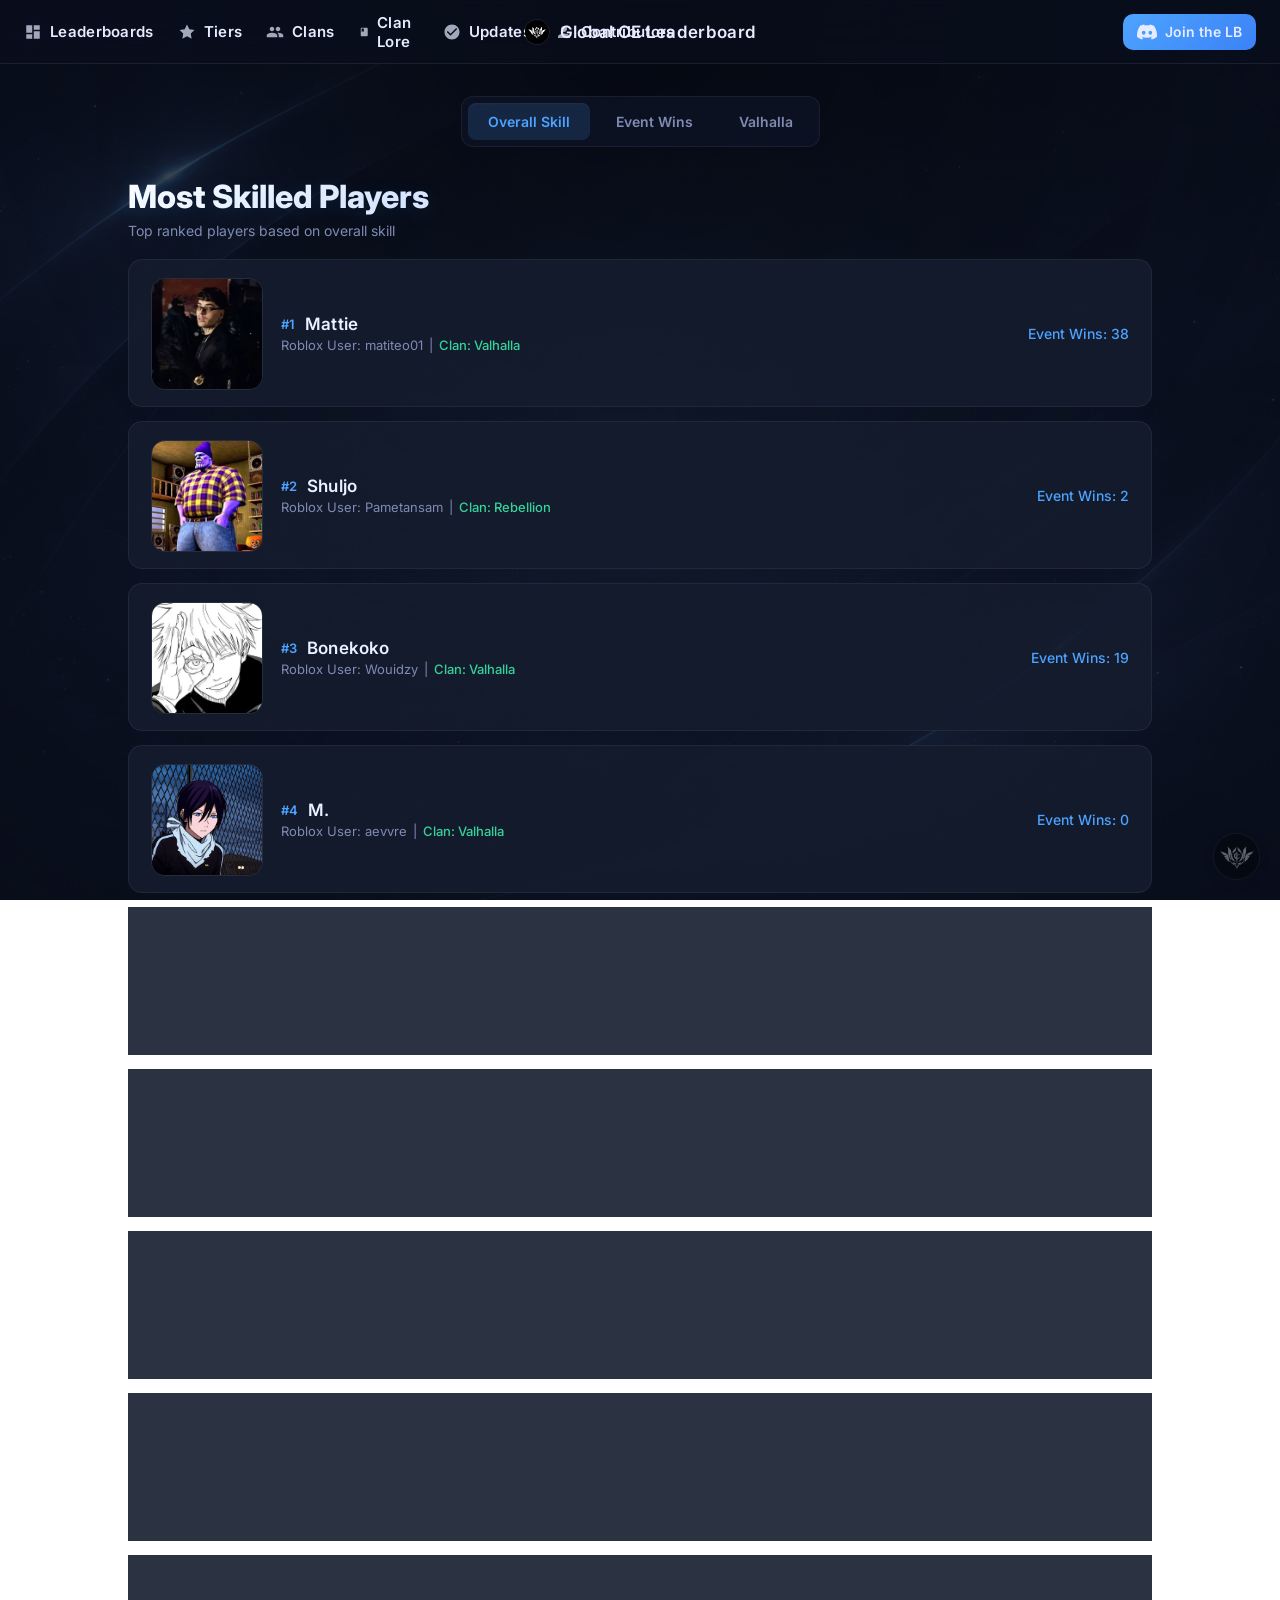
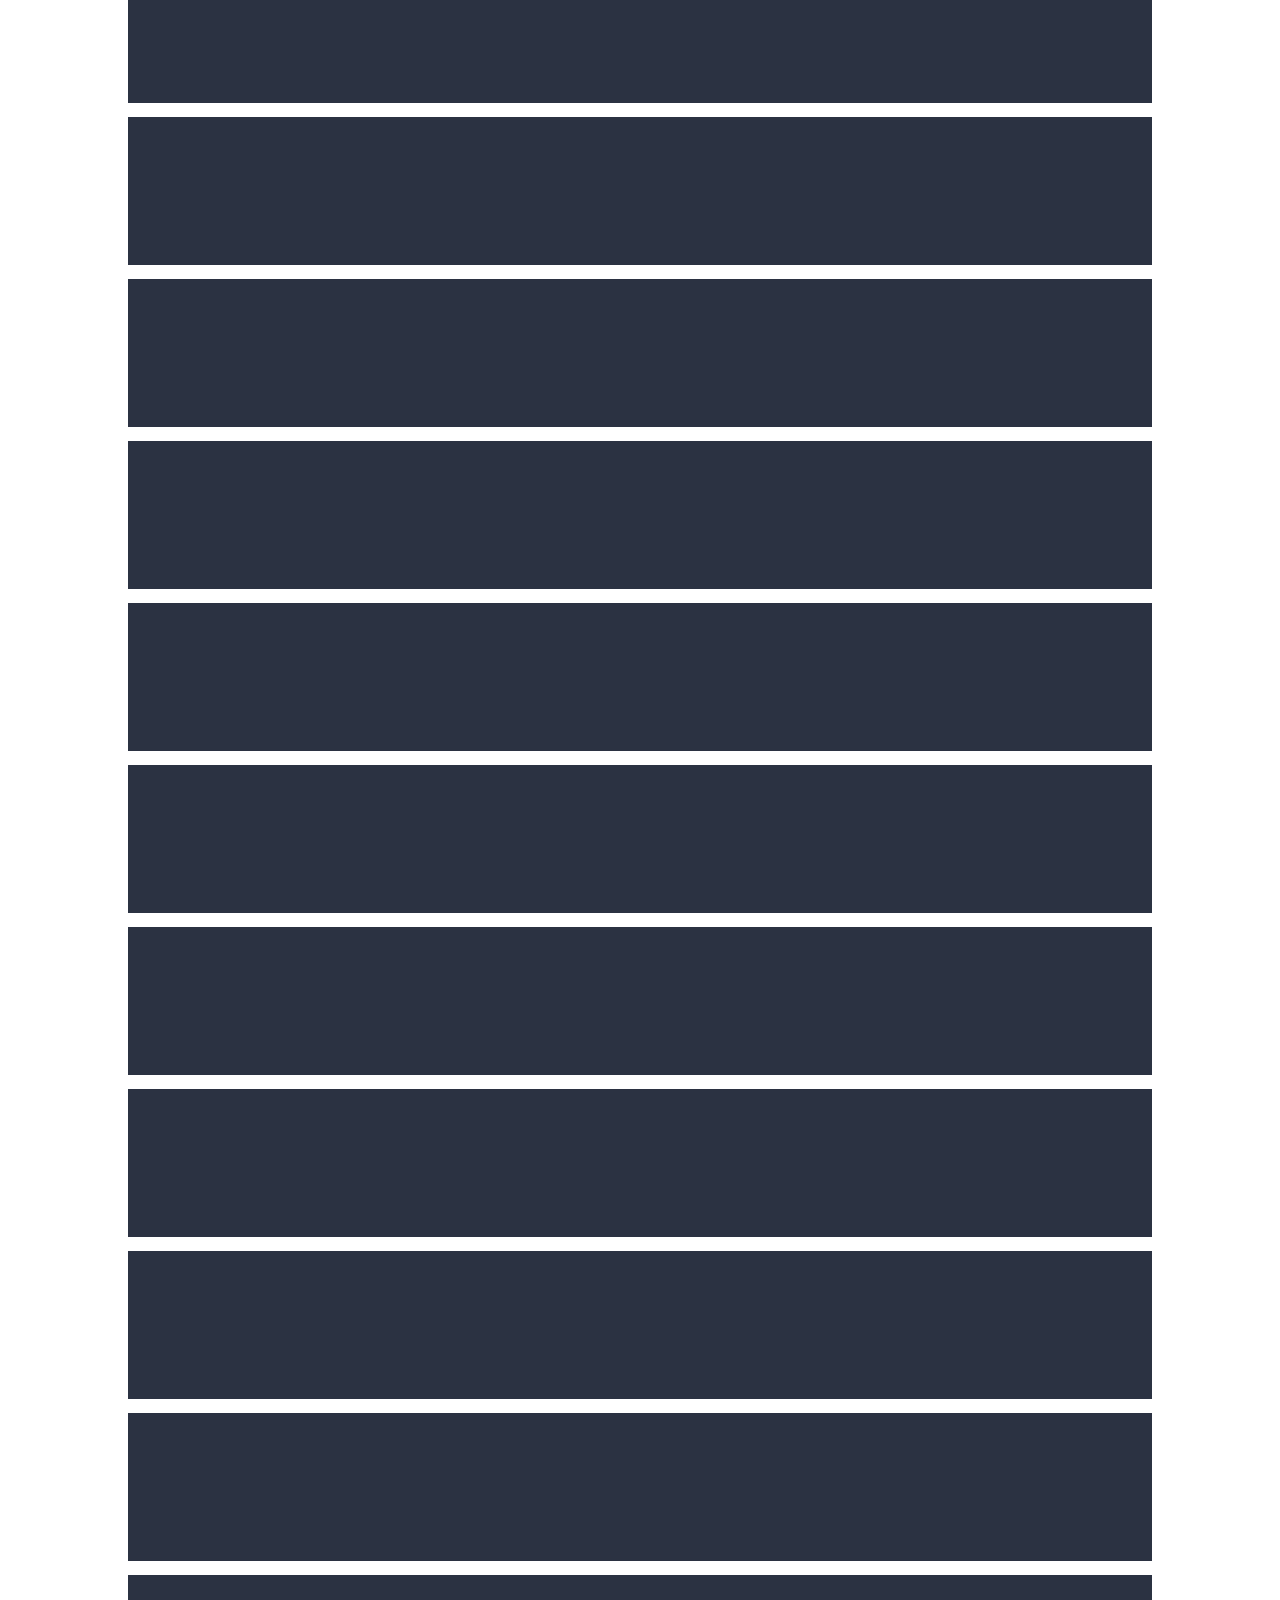
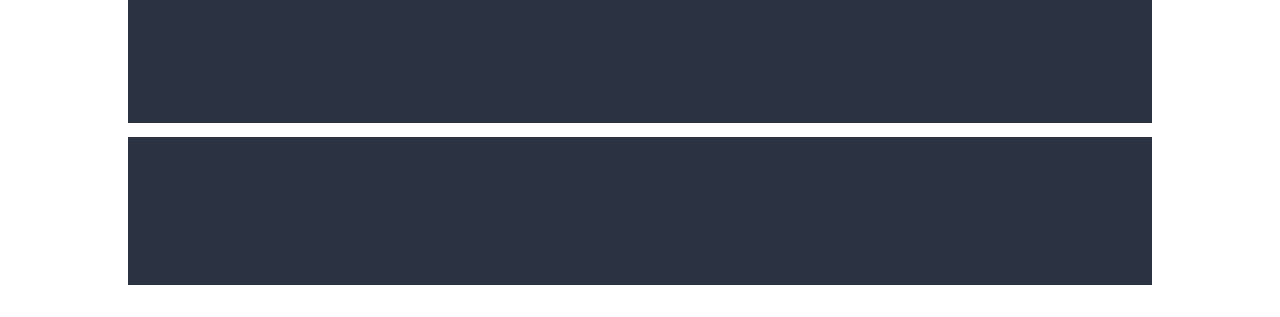
==== index.html @ 43cee4a0 "Update index.html" ====
<!DOCTYPE html>
<html lang="en">

<head>
  <meta charset="UTF-8">
  <meta name="viewport" content="width=device-width, initial-scale=1.0">
  <title>Global CE Leaderboard</title>
  <link rel="icon" type="image/png" href="assets/images/impact.png">
  <link rel="stylesheet" href="css/style.css">
</head>

<body>



  <!-- NAVBAR -->
  <div class="navbar">
    <div class="nav-left" id="navCenter">
      <a href="#" onclick="showPage('main', this); toggleMenu(); return false;">
        <svg width="18" height="18" viewBox="0 0 24 24" fill="currentColor" style="margin-right: 8px;">
          <path d="M3 13h8V3H3v10zm0 8h8v-6H3v6zm10 0h8V11h-8v10zm0-18v6h8V3h-8z"/>
        </svg>
        Leaderboards
      </a>
      <a href="#" onclick="showPage('tiers'); toggleMenu(); return false;">
        <svg width="18" height="18" viewBox="0 0 24 24" fill="currentColor" style="margin-right: 8px;">
          <path d="M12 2L15.09 8.26L22 9.27L17 14.14L18.18 21.02L12 17.77L5.82 21.02L7 14.14L2 9.27L8.91 8.26L12 2Z"/>
        </svg>
        Tiers
      </a>
      <a href="#" onclick="showPage('clans'); toggleMenu(); return false;">
        <svg width="18" height="18" viewBox="0 0 24 24" fill="currentColor" style="margin-right: 8px;">
          <path d="M16 11c1.66 0 2.99-1.34 2.99-3S17.66 5 16 5c-1.66 0-3 1.34-3 3s1.34 3 3 3zm-8 0c1.66 0 2.99-1.34 2.99-3S9.66 5 8 5C6.34 5 5 6.34 5 8s1.34 3 3 3zm0 2c-2.33 0-7 1.17-7 3.5V19h14v-2.5c0-2.33-4.67-3.5-7-3.5zm8 0c-.29 0-.62.02-.97.05 1.16.84 1.97 1.97 1.97 3.45V19h6v-2.5c0-2.33-4.67-3.5-7-3.5z"/>
        </svg>
        Clans
      </a>
      <a href="#" onclick="showPage('lore'); toggleMenu(); return false;">
        <svg width="18" height="18" viewBox="0 0 24 24" fill="currentColor" style="margin-right: 8px;">
          <path d="M18 2H6c-1.1 0-2 .9-2 2v16c0 1.1.9 2 2 2h12c1.1 0 2-.9 2-2V4c0-1.1-.9-2-2-2zM6 4h5v8l-2.5-1.5L6 12V4z"/>
        </svg>
        Clan Lore
      </a>
      <a href="#" onclick="toggleUpdates(); toggleMenu(); return false;">
        <svg width="18" height="18" viewBox="0 0 24 24" fill="currentColor" style="margin-right: 8px;">
          <path d="M12 2C6.48 2 2 6.48 2 12s4.48 10 10 10 10-4.48 10-10S17.52 2 12 2zm-2 15l-5-5 1.41-1.41L10 14.17l7.59-7.59L19 8l-9 9z"/>
        </svg>
        Updates
      </a>
      <a href="#" onclick="showPage('contributors'); toggleMenu(); return false;">
        <svg width="18" height="18" viewBox="0 0 24 24" fill="currentColor" style="margin-right: 8px;">
          <path d="M12 12c2.21 0 4-1.79 4-4s-1.79-4-4-4-4 1.79-4 4 1.79 4 4 4zm0 2c-2.67 0-8 1.34-8 4v2h16v-2c0-2.66-5.33-4-8-4z"/>
        </svg>
        Contributors
      </a>
      

      <div class="mobile-extra-links" style="display: none;">
        <a href="https://discord.gg/paJEHBbhXn" target="_blank" rel="noopener noreferrer"
          style="background: linear-gradient(135deg, #4da3ff, #3b82f6); padding: 8px 14px; border-radius: 10px; display: flex; align-items: center; justify-content: center; gap: 8px;">
          <svg width="20" height="20" viewBox="0 0 24 24" fill="currentColor" xmlns="http://www.w3.org/2000/svg">
            <path
              d="M20.317 4.3698a19.7913 19.7913 0 00-4.8851-1.5152.0741.0741 0 00-.0785.0371c-.211.3753-.4447.8648-.6083 1.2495-1.8447-.2762-3.68-.2762-5.4868 0-.1636-.3933-.4058-.8742-.6177-1.2495a.077.077 0 00-.0785-.037 19.7363 19.7363 0 00-4.8852 1.515.0699.0699 0 00-.0321.0277C.5334 9.0458-.319 13.5799.0992 18.0578a.0824.0824 0 00.0312.0561c2.0528 1.5076 4.0413 2.4228 5.9929 3.0294a.0777.0777 0 00.0842-.0276c.4616-.6304.8731-1.2952 1.226-1.9942a.076.076 0 00-.0416-.1057c-.6528-.2476-1.2743-.5495-1.8722-.8923a.077.077 0 01-.0076-.1277c.1258-.0943.2517-.1923.3718-.2914a.0743.0743 0 01.0776-.0105c3.9278 1.7933 8.18 1.7933 12.0614 0a.0739.0739 0 01.0785.0095c.1202.099.246.1981.3728.2924a.077.077 0 01-.0066.1276 12.2986 12.2986 0 01-1.873.8914.0766.0766 0 00-.0407.1067c.3604.698.7719 1.3628 1.225 1.9932a.076.076 0 00.0842.0286c1.961-.6067 3.9495-1.5219 6.0023-3.0294a.077.077 0 00.0313-.0552c.5004-5.177-.8382-9.6739-3.5485-13.6604a.061.061 0 00-.0312-.0286zM8.02 15.3312c-1.1825 0-2.1569-1.0857-2.1569-2.419 0-1.3332.9555-2.4189 2.157-2.4189 1.2108 0 2.1757 1.0952 2.1568 2.419 0 1.3332-.9555 2.4189-2.1569 2.4189zm7.9748 0c-1.1825 0-2.1569-1.0857-2.1569-2.419 0-1.3332.9554-2.4189 2.1569-2.4189 1.2108 0 2.1757 1.0952 2.1568 2.419 0 1.3332-.946 2.4189-2.1568 2.4189Z" />
          </svg>
          Join the LB</a>
      </div>
    </div>

    <!-- Center Brand -->
    <div class="nav-brand">
      <img src="assets/images/impact.png" alt="Logo" class="nav-logo">
      <span class="title-text">Global CE Leaderboard</span>
    </div>

    <!-- Mobile Toggle -->
    <div class="mobile-btn" onclick="toggleMenu()">
      <span></span>
      <span></span>
      <span></span>
    </div>

    <div class="nav-right" style="display: flex; gap: 10px; justify-content: flex-end;">
      <a href="https://discord.gg/TDZDh7Cm2" target="_blank" rel="noopener noreferrer"
        style="display: flex; align-items: center; gap: 8px; font-weight: 600; text-decoration: none; color: #e6ecff;">
        <svg width="20" height="20" viewBox="0 0 24 24" fill="currentColor" xmlns="http://www.w3.org/2000/svg">
          <path
            d="M20.317 4.3698a19.7913 19.7913 0 00-4.8851-1.5152.0741.0741 0 00-.0785.0371c-.211.3753-.4447.8648-.6083 1.2495-1.8447-.2762-3.68-.2762-5.4868 0-.1636-.3933-.4058-.8742-.6177-1.2495a.077.077 0 00-.0785-.037 19.7363 19.7363 0 00-4.8852 1.515.0699.0699 0 00-.0321.0277C.5334 9.0458-.319 13.5799.0992 18.0578a.0824.0824 0 00.0312.0561c2.0528 1.5076 4.0413 2.4228 5.9929 3.0294a.0777.0777 0 00.0842-.0276c.4616-.6304.8731-1.2952 1.226-1.9942a.076.076 0 00-.0416-.1057c-.6528-.2476-1.2743-.5495-1.8722-.8923a.077.077 0 01-.0076-.1277c.1258-.0943.2517-.1923.3718-.2914a.0743.0743 0 01.0776-.0105c3.9278 1.7933 8.18 1.7933 12.0614 0a.0739.0739 0 01.0785.0095c.1202.099.246.1981.3728.2924a.077.077 0 01-.0066.1276 12.2986 12.2986 0 01-1.873.8914.0766.0766 0 00-.0407.1067c.3604.698.7719 1.3628 1.225 1.9932a.076.076 0 00.0842.0286c1.961-.6067 3.9495-1.5219 6.0023-3.0294a.077.077 0 00.0313-.0552c.5004-5.177-.8382-9.6739-3.5485-13.6604a.061.061 0 00-.0312-.0286zM8.02 15.3312c-1.1825 0-2.1569-1.0857-2.1569-2.419 0-1.3332.9555-2.4189 2.157-2.4189 1.2108 0 2.1757 1.0952 2.1568 2.419 0 1.3332-.9555 2.4189-2.1569 2.4189zm7.9748 0c-1.1825 0-2.1569-1.0857-2.1569-2.419 0-1.3332.9554-2.4189 2.1569-2.4189 1.2108 0 2.1757 1.0952 2.1568 2.419 0 1.3332-.946 2.4189-2.1568 2.4189Z" />
        </svg>
        Join the LB
      </a>
    </div>
  </div>

  <!-- FLOATING ADMIN LOGO -->
  <a href="admin.html" class="floating-admin" title="Admin Panel">
    <img src="assets/images/impact.png" alt="Admin">
  </a>

  <div id="main" class="page">
    <div class="container">

      <div class="tabs-container">
        <button class="tab-btn active" id="lb-skill-btn" onclick="switchLbTab('skill')">Overall Skill</button>
        <button class="tab-btn" id="lb-event-btn" onclick="switchLbTab('event')">Event Wins</button>
        <button class="tab-btn" id="lb-valhalla-btn" onclick="switchLbTab('valhalla')">Valhalla</button>
      </div>

      <div id="lb-skill-content" class="lb-content">
        <div class="page-header">
          <h1>Most Skilled Players</h1>
          <p>Top ranked players based on overall skill</p>
        </div>
        <div id="leaderboard"></div>
      </div>

      <div id="lb-event-content" class="lb-content" style="display:none;">
        <div class="page-header">
          <h1>Event Wins Leaderboard</h1>
          <p>Top players based on event victories</p>
        </div>
        <div id="event-leaderboard"></div>
      </div>

      <div id="lb-valhalla-content" class="lb-content" style="display:none;">
        <div class="page-header">
          <h1>Valhalla Leaderboard</h1>
          <p>Top players from Valhalla clan</p>
        </div>
        <div id="valhalla-leaderboard"></div>
      </div>

    </div> <!-- closes lb-valhalla-content -->
    </div> <!-- closes main page -->
      
  <div id="clans" class="page" style="display:none;">
    <div class="container">

      <div class="page-header">
        <h1>Clans</h1>
        <p>Top active clans in Control Europe</p>
      </div>

      <div class="clan-list">

        <!-- CLAN 1 -->
        <div class="clan-card">
          <img src="assets/images/vanguard.png" class="clan-pfp">

          <div class="clan-info">
            <h2>Impact</h2>
            <div class="clan-meta">70 Members</div>
            <div class="clan-meta">Est. Apr 2026</div>
          </div>

          <div class="clan-desc">
            This is the Global CE comp server for players looking to get into competitive
            Where players can get tier tested or ranked on the Leaderboard.
          </div>

          <a href="https://discord.gg/TDZDh7Cm2" target="_blank" class="clan-btn">
            Join Discord
          </a>
        </div>
        <!-- CLAN 2 -->
        <div class="clan-card">
          <img src="assets/images/valhalla.png" class="clan-pfp">

          <div class="clan-info">
            <h2>Valhalla</h2>
            <div class="clan-meta">400 Members</div>
            <div class="clan-meta">Est. November 2025</div>
          </div>

          <div class="clan-desc">
            The the most dominant clan formed after Vanguard, Most popular clan with
            competitive play and elite players.
          </div>

          <a href="https://discord.gg/JNgQvK3n" target="_blank" class="clan-btn">
            Join Discord
          </a>
        </div>
        
<!--         CLAN 3 (Archived)
        <div class="clan-card">
          <img src="assets/images/ros.png" class="clan-pfp">

          <div class="clan-info">
            <h2>RoS</h2>
            <div class="clan-meta">60 Members</div>
            <div class="clan-meta">Est. 2026</div>
          </div>

          <div class="clan-desc">
            A rival to Valhalla that keeps a smaller competitive group
            with some of the the best players, RoS is currently a private clan
          </div>

          <a href="https://discord.gg/PRIVATE" target="_blank" class="clan-btn">
            Private Clan
          </a>
        </div> 
-->                         
         <!-- CLAN 3 -->
        <div class="clan-card">
          <img src="assets/images/rebellion.png" class="clan-pfp">

          <div class="clan-info">
            <h2>REBELLION</h2>
            <div class="clan-meta">50 Members</div>
            <div class="clan-meta">Est. 2026</div>
          </div>

          <div class="clan-desc">
            ᴡᴇʟᴄᴏᴍᴇ ᴛᴏ ʀᴇʙᴇʟʟɪᴏɴ. ᴡᴇ ᴀʀᴇ ᴀᴄᴛᴜᴀʟʟʏ ᴛʀᴀɪɴɪɴɢ ᴏᴜʀ ᴍᴇᴍʙᴇʀs, ᴅᴀɪʟʏ ᴛʜᴇʀᴇ ᴡɪʟʟ ʙᴇ ɢʀᴏᴜᴘ ᴛʀᴀɪɴɪɴɢs, 1ᴠ1s,
            ᴀɴᴅ ɢᴜɪᴅᴇs. ʏᴏᴜ ᴅᴏɴᴛ ɴᴇᴇᴅ ᴛᴏ ᴊᴏɪɴ ᴛʜᴇ ᴄʟᴀɴ ᴛᴏ sᴇᴇ ʙᴀsɪᴄ ᴛɪᴘs.
          </div>

          <a href="https://discord.gg/96P3kcN2E4" target="_blank" class="clan-btn">
            Join Discord
          </a>
        </div>


      </div>
    </div>
  </div>

  <div id="lore" class="page" style="display:none;">
    <div class="container">

      <div class="page-header">
        <h1>Clan Lore</h1>
        <p>History of major clans in Control Europe</p>
      </div>

      <div class="lore-container">

        <!-- TCU -->
        <div class="lore-card">
          <h2>TCU (The Conquest Uprising)</h2>
          <div class="lore-meta">Made by Flower & Hoody</div>
          <p>
            The first clan that was ever made was called TCU, which stood for “The Conquest Uprising.”
            It was created by two old players, Flower and Perc70,
            with another important person being phoi3xe, who will come up later.
            This clan peaked at around 150 players.
            It wasn't favored by event hosters cause at the time no one was
            skilled enough in CE to beat people from a clan who actually knew what they were doing,
            Being the first clan, it was relatively easy to gain popularity,
            but it was also very short lived

          </p>
          <p>
            It became a very dead clan with poor leadership since flower had become a peacekeeper.
            There isn’t much more to say about it,
            but it did lead to the creation of two other notable clans: TEP and TVA.
            I will focus on TVA because TEP was discontinued quickly due to lack of
            popularity and eventually merged back with TCU. Perc70 and Flower never returned to clans,
            and it was time for something new.

          </p>
        </div>

        <!-- TVA -->
        <div class="lore-card">
          <h2>TVA (The Vanguard Alliance)</h2>
          <div class="lore-meta">Made by Hoody</div>
          <p>
            TVA (The Vanguard Alliance) is the complete root of modern-day Valhalla.
            It was the first in a long chain of clans and was founded by another old player,
            Domikel. Many notable members came from TVA, including Elite, Bluevsavitar, Sokk,
            zk, Hoody, and Flame, all of whom stayed in the game for a while and became top players.
          </p>
          <p>
            TVA was extremely toxic and rule-breaking, which led to Domikel getting into fights
            with Rozetina. This ultimately resulted in either the deletion of the server
            or the permanent ban of all TVA members. Domikel decided to delete the clan,
            ending TVA’s short but impactful existence.

          </p>
        </div>

        <!-- TSO 1 -->
        <div class="lore-card">
          <h2>TSO (1)</h2>
          <div class="lore-meta">Made by Hoody</div>
          <p>
            TSO marks the real start of CE lore. It was the first modern clan and the
            first one to actually last. The clan was formed shortly after TVA’s deletion
            and Domikel’s separation from CE. Bluesavitar and Elite were co-owners.
          </p>
          <p>
            This is where peacekeepers began cracking down on promotion and advertisement,
            leading to a more focused clan centered around prominent members rather than randoms.
            Sokk, zk, and phoi3xe were all given valuable roles within the clan.
            phoi3xe was named the first People’s General,
            a position that had elections from time to time.
          </p>
          <p>
            The first election for People’s General had three important
            candidates: Hoody, zk, and phoi3xe. Hoody was the most popular due to his in-game title,
            but it was still a close race between him and phoi3xe.
            phoi3xe campaigned by advertising in the main server, making alts,
            and spreading lies to new members.
          </p>
          <p>
            The election lasted around three days. On the final day,
            when Hoody was in the lead and most notable members were offline,
            phoi3xe used the administrator role he still held to delete every channel,
            ban his competitors, and DM everyone a server invite before banning them from the clan.
            Only the owner, Bluesavitar, remained. The server invite was to a clan
            called The Dahmer Squad, led by Ianzz, with traitors
            from TSO who had planned with phoi3xe to “nuke” the clan.
          </p>
        </div>

        <!-- TSO 2 -->
        <div class="lore-card">
          <h2>TSO (2)</h2>
          <div class="lore-meta">Made by Hoody</div>
          <p>
            The first person reinvited to TSO2 was Hoody, who was given a top role,
            along with Flame, Elite, and Sokk. It was hard to regain members,
            and they were very angry with phoi3xe. Around this time, the new peacekeepers
            were elected in the main server. One of them, Anh, helped by banning
            all top members of Dahmer Squad and the traitors.
          </p>
          <p>
            However, Dahmer Squad still had influence and members. Hoody decided to infiltrate it
            and manipulate members—including Rotgel, zk,
            and a few others—into nuking their own clan, resulting in its destruction.
          </p>
          <p>
            While TSO2 was regaining members, a new event host, Coby, created a clan called Pub Clan.
            Using his influence, he advertised in the main server and at events without punishment,
            making Pub Clan bigger and more dominant than TSO2. Rotgel even joined them.
          </p>
          <p>
            Hoody and Sokk were the primary leaders of TSO2, with Bluesavitar inactive.
            Hoody decided to create a new clan to defeat Pub and recruit every competitive CE player.
            His right-hand man was Floppa,
            who was rising to become one of the best event players at the time.
          </p>
        </div>

        <!-- Vanguard -->
        <div class="lore-card">
          <h2>Vanguard</h2>
          <div class="lore-meta">Made by Hoody</div>
          <p>
            With Hoody creating Vanguard, he ended TSO2, destroying his second clan,
            and began mass advertisement. The peacekeepers favored him more now.
          </p>
          <p>
            Hoody also created the first official 1v1s and skill tests,
            including Ukraine vs France, and the competitive scene quickly developed,
            along with a leaderboard.
          </p>
          <p>
            Vanguard became the biggest clan, with Hoody recruiting all previous members
            from Pub and TSO2. Floppa dominated almost every event alongside Mattie,
            Flame, Georgy, Zhukov, and Comrade Doggie. Vanguard rarely lost,
            with only Rotgel and Boris as consistent competition.
          </p>
          <p>
            Event hosts tried to curb Vanguard’s dominance by creating rules against it,
            but it kept growing, especially through training all its players.
            The global leaderboard resembled a Vanguard leaderboard more than anything.
            Notable members included MVV, S29, Bonekoko, Comrade Doggie,
            DZK, Georgy, Nexus, Bondt, Babatunde, and Richard.
          </p>
          <p>
            Vanguard had no real rivals. Competitive play mostly occurred within the clan,
            with players competing against each other. Eventually, Hoody stepped down.
            Before closing Vanguard, two new clans were created by top members: S29 formed Valhalla,
            and Bondt formed Valour, which became rival successor clans.
            Hoody closed Vanguard for good and kept its server hidden,
            promoting both new clans before officially resigning from CE.
          </p>
        </div>

        <!-- Valour -->
        <div class="lore-card">
          <h2>Valour</h2>
          <div class="lore-meta">Made by Ryaan</div>
          <p>
            After meeting people in the server Duck Empire,
            Bondt created a joke clan/friend group called Lalalala Clan, including Ryaan, Axel,
            and Aizen as notable members.
          </p>
          <p>
            After Vanguard fell, Bondt saw an opportunity to make the joke clan serious
            and renamed it Valour. During its first week, he hosted FFA battle royals as skill tests.
            The leaderboard consisted of eight players: Bond, Ryaan,
            Axel, Aizen, Soviet Cat, NSA, and Ducky.
          </p>
          <p>
            The clan eventually had 70+ members, but only 6–15 were active. Bondt did not have
            enough time to manage the clan. After discussions with Ryaan and other members,
            he decided to close Valour and merge with Valhalla, Vanguard’s successor.
          </p>
          <p>
            Some remaining members attempted to create a clan called Zenith, which quickly failed, and they eventually
            joined Valhalla as well.
          </p>
        </div>

        <!-- AoS -->
        <div class="lore-card">
          <h2>AoS (Alliance of Sovereign)</h2>
          <div class="lore-meta">Made by Aurza</div>
          <p>
            AoS began as a small friend group with the founding members being Aurza, Floppa, Nava, Nebula, Pedru
            It gained notable members and won the first cross-clan 1v1 against Valhalla.
          </p>
          <p>
            The group was originally named the "Silly Fish Alliance" All members wore the Roblox marketplace bundle "The
            Fish"
            Later the group changed the name to Alliance of Sovereign (AoS). New members did not own the bundle and
            disliked the original name.
            After that, AoS gained several trusted and influential members including, Ananas, Mattie, BondT, Enel,
            Mirke, Sai, Ducks, Raze,
            These are trusted members only.
          </p>
          <p>
            AoS ended after leader Floppa stepped down.
            The clan later merged with Valhalla, which led to the alliance being abandoned.
          </p>
        </div>

      </div>
    </div>
  </div>



  <div id="contributors" class="page" style="display:none;">
    <div class="container">

      <div class="page-header">
        <h1>Contributors</h1>
        <p>The people behind the Global CE Leaderboard</p>
      </div>

      <div class="contributors-list">

        <div class="contributor-card">
          <img class="contributor-avatar" src="assets/images/hoody.jpg" alt="Hoody">
          <div class="contributor-info">
            <h2>Hoody</h2>
            <div class="contributor-role">CREATOR</div>
            <p>Creator of the Global CE Leaderboard website.</p>
          </div>
        </div>

        <div class="contributor-card">
          <img class="contributor-avatar" src="assets/images/enel.jpg" alt="Enel">
          <div class="contributor-info">
            <h2>Enel</h2>
            <div class="contributor-role">EDITOR</div>
            <p>Helps maintain the website, adds players and manages leaderboard updates.</p>
          </div>
        </div>
<!--
        <div class="contributor-card">
          <img class="contributor-avatar" src="assets/images/baba.jpg" alt="Babatunde">
          <div class="contributor-info">
            <h2>Babatunde</h2>
            <div class="contributor-role">DISCORD HELPER</div>
            <p>Helps maintain the Discord.</p>
          </div>
        </div>
<!--
        <div class="contributor-card">
          <img class="contributor-avatar" src="assets/images/raze.jpg" alt="Raze">
          <div class="contributor-info">
            <h2>Raze</h2>
            <div class="contributor-role">LB MOD/HOSTER</div>
            <p>Helps judge Leaderboard places and host games.</p>
          </div>
        </div>
<!--
        <div class="contributor-card">
          <img class="contributor-avatar" src="assets/images/ryaan.jpg" alt="Ryaan">
          <div class="contributor-info">
            <h2>Ryaan</h2>
            <div class="contributor-role">LB MOD/HOSTER</div>
            <p>Helps judge Leaderboard places and host games.</p>
          </div>
        </div>
-->
        <div class="contributor-card">
          <img class="contributor-avatar" src="assets/images/sebast.jpg" alt="Sebast">
          <div class="contributor-info">
            <h2>Sebast</h2>
            <div class="contributor-role">RESEARCHER</div>
            <p>Found all Roblox usernames of players on the leaderboard.</p>
          </div>
        </div>

      </div>
    </div>
  </div>

<div id="updates" class="page" style="display:none;">
  <div class="container">

    <div class="page-header">
      <h1>Updates</h1>
      <p>Latest changes to the leaderboard</p>
    </div>

    <div class="lore-card">
      <h2>Version 1.3.2</h2>
      <ul class="simple-updates">
        <li><span class="up-updated">[Updated]</span> Redesigned the navigation bar and centered the logo</li>
        <li><span class="up-added">[Added]</span> Discord join links added to the top menu</li>
        <li><span class="up-updated">[Updated]</span> Merged leaderboards into tabs</li>
        <li><span class="up-added">[Added]</span> Custom dark theme scrollbar</li>
        <li><span class="up-updated">[Updated]</span> Redesigned admin panel login screen</li>
        <li><span class="up-added">[Added]</span> Smooth page transitions</li>
        <li><span class="up-fixed">[Fixed]</span> Removed default emojis</li>
      </ul>
    </div>

        <div class="lore-card">
          <h2>Version 1.3.1</h2>
          <ul class="simple-updates">
            <li><span class="up-updated">[Updated]</span> Cevokud 4 wins > 3 wins</li>
            <li><span class="up-updated">[Updated]</span> Sai and Bondt switched</li>
            <li><span class="up-added">[Added]</span> Update info button placed on the website</li>
            <li><span class="up-added">[Added]</span> New Contributors: Baba (Discord Helper), Raze (LB Mod/Host), Ryaan
              (LB Mod/Host)</li>
          </ul>
        </div>

        <div class="lore-card">
          <h2>Version 1.3</h2>
          <ul class="simple-updates">
            <li><span class="up-fixed">[Fixed]</span> Converted all .webp image extensions to .jpg</li>
            <li><span class="up-added">[Added]</span> Expanded Event Wins leaderboard to include all individual players
              (Top 39)</li>
            <li><span class="up-added">[Added]</span> Added Roblox Usernames to all event winners</li>
            <li><span class="up-updated">[Updated]</span> Synced and recalculated all player ranks</li>
          </ul>
        </div>

        <div class="lore-card">
          <h2>Version 1.2</h2>
          <ul class="simple-updates">
            <li><span class="up-updated">[Updated]</span> Shuljo placed at #6</li>
            <li><span class="up-updated">[Updated]</span> Ryaan placed at #7</li>
            <li><span class="up-updated">[Updated]</span> Bond and Sai moved to #8 and #9</li>
          </ul>
        </div>

        <div class="lore-card">
          <h2>Version 1.1</h2>
          <ul class="simple-updates">
            <li><span class="up-updated">[Updated]</span> Mattie placed at #1</li>
            <li><span class="up-updated">[Updated]</span> Sai and Bondt have been swapped</li>
            <li><span class="up-added">[Added]</span> LB expanded to top 11</li>
          </ul>
        </div>

        <div class="lore-card">
          <h2>Version 1.0</h2>
          <ul class="simple-updates">
            <li><span class="up-added">[Added]</span> Top 10 established</li>
          </ul>
        </div>

      </div>
    </div>
  </div>

<div id="tiers" class="page" style="display:none;">
  <div class="container">

    <!-- (optional header) -->
    <div class="page-header">
      <h1>Tiers</h1>
    </div>

    <div id="tiers-grid"></div>

  </div>
</div>


  <!-- Load player data from external file -->
  <script src="data.js"></script>

  <script>
    // ── Render a leaderboard into a container ──
    function renderLeaderboard(dataArray, containerId, isSkill) {
      const container = document.getElementById(containerId);
      container.innerHTML = "";

      dataArray.forEach((item, index) => {
        const rank = index + 1;
        const card = document.createElement("div");
        card.className = "card";

        card.innerHTML = `
  <div class="thumb-wrap">
    <img class="thumbnail" src="${item.img}" onerror="this.src='assets/images/impact.png'">
  </div>

  <div class="info">
    <div class="top-row">
      <div class="rank">#${rank}</div>
      <div class="title">${item.name}</div>
    </div>

    <div class="meta">
      <span class="creator">Roblox User: ${item.robloxUser}</span>
      <span>|</span>
      <span class="highlight">Clan: ${item.clan}</span>
    </div>
  </div>

  <div class="points">Event Wins: ${item.eventWins}</div>
`;

        /* mouse glow tracking */
        card.addEventListener("mousemove", e => {
          const rect = card.getBoundingClientRect();
          card.style.setProperty("--x", (e.clientX - rect.left) + "px");
          card.style.setProperty("--y", (e.clientY - rect.top) + "px");
        });

        container.appendChild(card);
      });
    }

    // Render both leaderboards
    renderLeaderboard(eventData, "event-leaderboard", false);
    renderLeaderboard(skillData, "leaderboard", true);
    renderLeaderboard(valhallaData, "valhalla-leaderboard", false);
    renderTiers();

    // ── Navigation Logic ──
  function showPage(pageId, el) {
  document.querySelectorAll('.page').forEach(page => {
    page.style.display = 'none';
  });

  document.getElementById(pageId).style.display = 'block';

  document.querySelectorAll('.nav-left a').forEach(link => {
    link.classList.remove('active');
  });

  if (el) el.classList.add('active');
}
    

    // ── Leaderboard Tabs Logic ──
    function switchLbTab(tab) {
  document.getElementById('lb-skill-btn').classList.remove('active');
  document.getElementById('lb-event-btn').classList.remove('active');
  document.getElementById('lb-valhalla-btn').classList.remove('active');

  document.getElementById('lb-skill-content').style.display = 'none';
  document.getElementById('lb-event-content').style.display = 'none';
  document.getElementById('lb-valhalla-content').style.display = 'none';

  if (tab === 'skill') {
    document.getElementById('lb-skill-btn').classList.add('active');
    document.getElementById('lb-skill-content').style.display = 'block';
  }

  else if (tab === 'event') {
    document.getElementById('lb-event-btn').classList.add('active');
    document.getElementById('lb-event-content').style.display = 'block';
  }

  else if (tab === 'valhalla') {
    document.getElementById('lb-valhalla-btn').classList.add('active');
    document.getElementById('lb-valhalla-content').style.display = 'block';
  }
}
    // Toggle Mobile Menu
    function toggleMenu() {
      const navLeft = document.getElementById('navCenter'); // keeping id navCenter so we don't break JS query if we didn't change it
      navLeft.classList.toggle('mobile-active');

      // Make extra links visible only in mobile drop down
      const extraLinks = navLeft.querySelector('.mobile-extra-links');
      if (window.innerWidth <= 900) {
        extraLinks.style.display = 'flex';
      } else {
        extraLinks.style.display = 'none';
      }
    }

    // Navbar Scroll

    let lastScroll = window.scrollY;
    const navbar = document.querySelector('.navbar');

    window.addEventListener('scroll', () => {
      const currentScroll = window.scrollY;

      // If we scroll down past 80px, hide navbar
      if (currentScroll > lastScroll && currentScroll > 80) {
        navbar.classList.add('nav-hidden');
      } else {
        // Scrolling up
        navbar.classList.remove('nav-hidden');
      }
      lastScroll = currentScroll;
    });

    // Toggle Updates Modal
    function toggleUpdates() {
      const modal = document.getElementById('updatesModal');
      const overlay = document.getElementById('updatesOverlay');
      const isVisible = modal.classList.toggle('visible');
      overlay.classList.toggle('visible');

      // Prevent body scroll when modal is open
      document.body.style.overflow = isVisible ? 'hidden' : 'auto';
    }

function renderTiers() {
  const container = document.getElementById("tiers-grid");
  if (!container) return;
  
  container.innerHTML = "";

  // Group players by tier number, then by H/L
  const tierGroups = {
    '1': { H: [], L: [] },
    '2': { H: [], L: [] },
    '3': { H: [], L: [] },
    '4': { H: [], L: [] },
    '5': { H: [], L: [] }
  };

  tiers.forEach(player => {
    const tierNum = player.tier.replace(/[HLT]/g, '');
    const tierType = player.tier.startsWith('HT') ? 'H' : 'L';
    if (tierGroups[tierNum]) {
      tierGroups[tierNum][tierType].push(player);
    }
  });

  // Render each tier column (always show all 5 tiers)
  ['1', '2', '3', '4', '5'].forEach((tierNum) => {
    const highPlayers = tierGroups[tierNum].H;
    const lowPlayers = tierGroups[tierNum].L;

    const tierColumn = document.createElement('div');
    tierColumn.className = 'tier-column';

    // Custom SVG icons for each tier
    const tierIcons = [
      '<svg width="24" height="24" viewBox="0 0 24 24" fill="currentColor"><path d="M5 16L3 5l5.5 5L12 4l3.5 6L21 5l-2 11H5m14 3c0 .6-.4 1-1 1H6c-.6 0-1-.4-1-1v-1h14v1z"/></svg>',
      '<svg width="24" height="24" viewBox="0 0 24 24" fill="currentColor"><path d="M6 2l-2 4h16L18 2H6m-2.2 6L12 22l8.2-14H3.8z"/></svg>',
      '<svg width="24" height="24" viewBox="0 0 24 24" fill="currentColor"><path d="M6.2 2.44L18.1 14.34L20.22 12.22L21.63 13.63L19.16 16.1L22.34 19.28C22.73 19.67 22.73 20.3 22.34 20.69L21.63 21.4C21.24 21.79 20.61 21.79 20.22 21.4L17.04 18.22L14.56 20.7L13.15 19.29L15.27 17.17L3.37 5.27V2.44H6.2M15.89 10L20.63 5.26V2.44H17.8L13.06 7.18L15.89 10M10.94 15L8.11 12.13L5.9 14.34L3.78 12.22L2.37 13.63L4.84 16.1L1.66 19.28C1.27 19.67 1.27 20.3 1.66 20.69L2.37 21.4C2.76 21.79 3.39 21.79 3.78 21.4L6.96 18.22L9.44 20.7L10.85 19.29L8.73 17.17L10.94 15Z"/></svg>',
      '<svg width="24" height="24" viewBox="0 0 24 24" fill="currentColor"><path d="M12 1L3 5v6c0 5.55 3.84 10.74 9 12 5.16-1.26 9-6.45 9-12V5l-9-4z"/></svg>',
      '<svg width="24" height="24" viewBox="0 0 24 24" fill="currentColor"><path d="M12 2C6.5 2 2 6.5 2 12s4.5 10 10 10 10-4.5 10-10S17.5 2 12 2m0 2c4.4 0 8 3.6 8 8s-3.6 8-8 8-8-3.6-8-8 3.6-8 8-8m0 3c-2.8 0-5 2.2-5 5s2.2 5 5 5 5-2.2 5-5-2.2-5-5-5m0 2c1.7 0 3 1.3 3 3s-1.3 3-3 3-3-1.3-3-3 1.3-3 3-3m0 2c-.6 0-1 .4-1 1s.4 1 1 1 1-.4 1-1-.4-1-1-1z"/></svg>'
    ];
    const tierColors = ['#f59e0b', '#94a3b8', '#f97316', '#64748b', '#475569'];
    const tierIndex = parseInt(tierNum) - 1;
    
    tierColumn.innerHTML = `
      <div class="tier-header" style="background: linear-gradient(135deg, ${tierColors[tierIndex]}, ${tierColors[tierIndex]}99);">
        <span class="tier-icon">${tierIcons[tierIndex]}</span>
        <span class="tier-title">Tier ${tierNum}</span>
      </div>
      <div class="tier-players-container">
        <div class="tier-section high-tier"></div>
        <div class="tier-section low-tier"></div>
      </div>
    `;

    const highContainer = tierColumn.querySelector('.high-tier');
    const lowContainer = tierColumn.querySelector('.low-tier');

    // Render HIGH tier players
    if (highPlayers.length > 0) {
      highPlayers.forEach(player => {
        const playerCard = document.createElement('div');
        playerCard.className = 'tier-player-card high-tier-player';

        playerCard.innerHTML = `
          <img src="${player.img}" alt="${player.name}" class="tier-player-avatar" onerror="this.src='assets/images/impact.png'">
          <div class="tier-player-info">
            <div class="tier-player-name">${player.name}</div>
          </div>
          <div class="tier-arrow up">⌃</div>
        `;

        highContainer.appendChild(playerCard);
      });
    }

    // Render LOW tier players
    if (lowPlayers.length > 0) {
      lowPlayers.forEach(player => {
        const playerCard = document.createElement('div');
        playerCard.className = 'tier-player-card low-tier-player';

        playerCard.innerHTML = `
          <img src="${player.img}" alt="${player.name}" class="tier-player-avatar" onerror="this.src='assets/images/impact.png'">
          <div class="tier-player-info">
            <div class="tier-player-name">${player.name}</div>
          </div>
          <div class="tier-arrow down">⌄</div>
        `;

        lowContainer.appendChild(playerCard);
      });
    }

    // Show empty state if no players at all
    if (highPlayers.length === 0 && lowPlayers.length === 0) {
      tierColumn.querySelector('.tier-players-container').innerHTML = '<div style="padding: 20px; text-align: center; color: #64748b; font-size: 13px;">No players yet</div>';
    }

    container.appendChild(tierColumn);
  });
}
    
// run it
document.addEventListener("DOMContentLoaded", () => {
  showPage('main');   // 👈 ADD THIS
  renderTiers();
});
    
  </script>

  <!-- UPDATES MODAL (PREMIUM) -->
  <div class="updates-overlay" id="updatesOverlay" onclick="toggleUpdates()"></div>
  <div id="updatesModal" class="updates-modal">
    <div class="updates-box">
      <div class="updates-header">
        <h2>Leaderboard Updates</h2>
        <span onclick="toggleUpdates()" class="close-btn">&times;</span>
      </div>

      <div class="updates-content">
        
        
        <h3>LB Version 1.42 - 4/25/2026 - Hoody</h3>
        <ul>
          <li>Mattie moved to 1st</li>
          <li>Shuljo moved to 2nd</li>
          <li>Bonekoko moved to 3rd</li>
          <li>Cevokud moved to 4th</li>
          <li>Raze retired (all players moved up)</li>
          <li>Aion moved to 6th</li>
          <li>Pawani added at 7th</li>
          <li>Turn moved to 8th</li>
          <li>Sai moved to 9th</li>
          <li>BondT moved to 10th</li>
          <li>Aydan Ahmed added at 19th</li>
          <li>Theonlynav added at 20th</li>
          <li>Fixed wins for multiple players</li>
        </ul>
        
        <h3>LB Version 1.41 - 4/16/2026 - Hoody</h3>
        <ul>
          <li>Top 20 finalized and adjusted</li>
          <li>Valhalla leaderboard added (Top 10)</li>
          <li>Clans system fixed</li>
          <li>Bonekoko moved to 4th</li>
          <li>Cevokud moved to 3rd</li>
          <li>Rimu moved to 16th</li>
          <li>Turn moved to 13th</li>
          <li>Fixed event wins for multiple players</li>
        </ul>
        
        <h3>LB Version 1.4 - 4/14/2026 - Hoody</h3>
        <ul>
          <li>Top 20 added to leaderboard</li>
          <li>Poney added at 11th</li>
          <li>Aion added at 12th</li>
          <li>Rimu added at 13th</li>
          <li>Sinan added at 14th</li>
          <li>Rastaclat added at 15th</li>
          <li>Anasparon added at 16th</li>
          <li>Alexandar added at 17th</li>
          <li>Imesium added at 18th</li>
          <li>Nebula added at 19th</li>
          <li>Turn added at 20th</li>
          <li>Fixed wins for multiple players</li>
        </ul>

        <h3>LB Version 1.32 - 4/14/2026 - Enel</h3>
        <ul>
          <li>Merged leaderboards: 1v1 Skill + Event Wins now on one page (sub-tabs added)</li>
          <li>New UI: redesigned top bar, centered logo, smoother transitions</li>
          <li>Discord buttons added to top menu</li>
          <li>Custom dark-themed scrollbar added</li>
        </ul>
        
        <h3>LB Version 1.31 - 4/13/2026 - Hoody</h3>
        <ul>
          <li>Raze 1 win to 2</li>
          <li>LB site optimized</li>
          <li>Bondt 8th &rarr; 9th</li>
          <li>Sai 9th &rarr; 8th</li>
          <li>Update Info Added</li>
          <li>3 Contributors Added</li>
        </ul>

        <h3>LB Version 1.3 - 4/12/2026 - Enel</h3>
        <ul>
          <li>Expanded Event Wins leaderboard to Top 39</li>
          <li>Added Roblox usernames to all players</li>
          <li>Synced and recalculated ranks</li>
        </ul>

        <h3>LB Version 1.2 - 4/11/2026 - Enel</h3>
        <ul>
          <li>Shuljo placed at 6#</li>
          <li>Ryaan placed at 7#</li>
          <li>Bond and Sai moved to 8# and 9#</li>
        </ul>

        <h3>LB Version 1.1 - 4/10/2026 - Hoody</h3>
        <ul>
          <li>Mattie placed at #1</li>
          <li>Sai and Bondt swapped</li>
          <li>LB expanded to Top 11</li>
        </ul>

        <h3>LB Version 1.0 - 4/8/2026 - Hoody</h3>
        <ul>
          <li>Top 10 added</li>
          <li>Bonekoko, Raze, Cevokud, Ryaan</li>
          <li>Bondt, Sai, Shuljo, Baba, Rotgel</li>
        </ul>
      </div>
    </div>
  </div>

</body>

</html>
---- css/style.css ----
/* CUSTOM SCROLLBAR */@import url('https://fonts.googleapis.com/css2?family=Outfit:wght@400;600;800&family=Inter:wght@400;500;600;700&display=swap');

/* FLOATING ADMIN LOGO */
.floating-admin {
  position: fixed;
  bottom: 20px;
  right: 20px;
  z-index: 1000;
  width: 45px;
  height: 45px;
  border-radius: 50%;
  overflow: hidden;
  opacity: 0.35;
  transition: all 0.3s ease;
  box-shadow: 0 4px 12px rgba(0,0,0,0.3);
  background: rgba(15, 20, 35, 0.8);
  border: 1px solid rgba(255,255,255,0.1);
  display: flex;
  align-items: center;
  justify-content: center;
}

.floating-admin img {
  width: 100%;
  height: 100%;
  object-fit: cover;
}

.floating-admin:hover {
  opacity: 1;
  transform: translateY(-3px) scale(1.05);
  box-shadow: 0 8px 20px rgba(77,163,255,0.4);
  border-color: rgba(77,163,255,0.5);
}

/* NAVBAR */
.navbar {
  width: 100%;
  height: 64px;
  background: rgba(10, 15, 30, 0.6);
  backdrop-filter: blur(16px);
  -webkit-backdrop-filter: blur(16px);
  display: flex;
  align-items: center;
  justify-content: space-between;
  padding: 0 24px;
  box-sizing: border-box;
  border-bottom: 1px solid rgba(255,255,255,0.08);
  position: sticky;
  top: 0;
  z-index: 1000;
}

/* CENTER BRAND */
.nav-brand {
  position: absolute;
  left: 50%;
  transform: translateX(-50%);
  display: flex;
  align-items: center;
  gap: 10px;
  font-size: 17px;
  font-weight: 600;
  white-space: nowrap;
}

.nav-logo {
  width: 24px;
  height: 24px;
  border-radius: 50%;
  object-fit: cover;
  border: 1px solid rgba(255, 255, 255, 0.1);
}

.nav-right {
  flex: 1;
  display: flex;
  justify-content: flex-end;
}

.nav-left {
  flex: 1;
  display: flex;
  gap: 24px;
  align-items: center;
}

.nav-left a {
  text-decoration: none;
  font-size: 14px;
  font-weight: 500;
  color: #7f8bb3;
  transition: all 0.2s;
  letter-spacing: 0.3px;
}

.nav-left a:hover {
  color: white;
  text-shadow: 0 0 8px rgba(255, 255, 255, 0.4);
}

.nav-left a.active {
  color: #4da3ff;
  font-weight: 600;
}

/* Hide mobile extra links on desktop */
.mobile-extra-links {
  display: none !important;
}

/* RIGHT BUTTON */
.nav-right a {
  text-decoration: none;
  color: white;
  background: linear-gradient(135deg, #4da3ff, #3b82f6);
  padding: 8px 14px;
  border-radius: 10px;
  font-size: 14px;
  font-weight: 500;
  transition: 0.2s;
}

.nav-right a:hover {
  transform: translateY(-1px);
  box-shadow: 0 0 12px rgba(77,163,255,0.4);
}

/* GLOBAL */
body {
  margin: 0;
  font-family: 'Inter', system-ui, Arial, sans-serif;
  color: #e6ecff;

  /* BACKGROUND IMAGE */
  background: url("../assets/images/background.png") no-repeat center center fixed;
  background-size: cover;
}

::-webkit-scrollbar {
  width: 10px;
}

::-webkit-scrollbar-track {
  background: rgba(10, 15, 30, 0.95);
}

::-webkit-scrollbar-thumb {
  background: #3b82f6; 
  border-radius: 6px;
  border: 2px solid rgba(10, 15, 30, 0.95); /* adds padding effect */
}

::-webkit-scrollbar-thumb:hover {
  background: #4da3ff;
}

/* DARK OVERLAY */
body::before {
  content: "";
  position: fixed;
  inset: 0;
  background: rgba(10, 15, 30, 0.75);
  z-index: -1;
}

/* OPTIONAL TOP GLOW */
body::after {
  content: "";
  position: fixed;
  inset: 0;
  background: radial-gradient(circle at top, rgba(0,0,0,0.4), transparent 60%);
  pointer-events: none;
  z-index: -1;
}

/* CONTAINER */
.container {
  width: 80%;
  max-width: 1150px;
  margin: 32px auto;
  position: relative;
  z-index: 1;
}

/* CARD */
.card {
  display: flex;
  align-items: center;
  background: rgba(21, 28, 46, 0.9);
  backdrop-filter: blur(6px);
  border-radius: 14px;
  padding: 18px 22px;
  margin-bottom: 14px;

  border: 1px solid rgba(255,255,255,0.06);

  transition: all 0.2s ease;
  position: relative;
  overflow: hidden;
}

/* GLOW EFFECT */
.card::before {
  content: "";
  position: absolute;
  inset: 0;
  background: radial-gradient(circle at var(--x, 50%) var(--y, 50%), rgba(77,163,255,0.18), transparent 60%);
  opacity: 0;
  transition: opacity 0.2s ease;
}

.card:hover::before {
  opacity: 1;
}

.card:hover {
  box-shadow: 0 12px 40px rgba(0,0,0,0.5);
  background: rgba(30, 41, 65, 0.95);
  transform: translateY(-4px) scale(1.01);
  border-color: rgba(77,163,255,0.3);
}

/* THUMB WRAP */
.thumb-wrap {
  width: 110px;
  height: 110px;
  margin-right: 20px;
  flex-shrink: 0;
}

/* IMAGE */
.thumbnail {
  width: 100%;
  height: 100%;
  border-radius: 14px;
  object-fit: cover;
  display: block;
  border: 1px solid rgba(255,255,255,0.08);
}

/* INFO */
.info {
  display: flex;
  flex-direction: column;
  justify-content: center;
}

/* TOP ROW */
.top-row {
  display: flex;
  align-items: center;
  gap: 10px;
}

/* RANK */
.rank {
  color: #4da3ff;
  font-weight: 600;
  font-size: 13px;
}

/* TITLE */
.title {
  font-size: 17px;
  font-weight: 600;
  color: #eaf1ff;
  letter-spacing: 0.2px;
}

/* GRADIENT TITLES */
.gradient {
  background: linear-gradient(90deg, #7c3aed, #22d3ee, #a78bfa);
  -webkit-background-clip: text;
  -webkit-text-fill-color: transparent;
}

/* META ROW */
.meta {
  margin-top: 3px;
  font-size: 13px;
  color: #7f8bb3;

  display: flex;
  align-items: center;
  gap: 6px;
}

/* CREATOR */
.creator {
  color: #7f8bb3;
}

/* HIGHLIGHT */
.highlight {
  color: #36d399;
  font-weight: 500;
}

/* DOT */
.dot {
  opacity: 0.4;
}

/* POINTS */
.points {
  margin-left: auto;
  color: #4da3ff;
  font-weight: 500;
  font-size: 14px;
}

/* SCROLLBAR */
::-webkit-scrollbar {
  width: 8px;
}

::-webkit-scrollbar-thumb {
  background: #1f2a44;
  border-radius: 10px;
}

.logo {
  font-size: 18px;
}

.title-text {
  font-weight: 600;
  letter-spacing: 0.3px;
}

/* LEFT NAV LINKS */
.nav-left {
  display: flex;
  align-items: center;
  gap: 24px;
  flex: 1;
}

.nav-left > a {
  text-decoration: none;
  color: #e6ecff;
  font-size: 15px;
  font-weight: 600;
  letter-spacing: 0.3px;
  transition: 0.2s;
  position: relative;
  display: flex;
  align-items: center;
}

/* hover effect */
.nav-left > a:hover {
  color: #4da3ff;
}

.nav-left > a:hover svg {
  opacity: 1;
}

.nav-left > a svg {
  opacity: 0.7;
  transition: 0.2s;
}

/* subtle underline on hover */
.nav-left > a::after {
  content: "";
  position: absolute;
  left: 0;
  bottom: -4px;
  width: 0%;
  height: 2px;
  background: #4da3ff;
  transition: 0.2s;
}

.nav-left > a:hover::after,
.nav-left > a.active::after {
  width: 100%;
}

.nav-left > a.active {
  color: #4da3ff;
}

/* Hide mobile extra links on desktop */
.mobile-extra-links {
  display: none !important;
}
.mobile-btn {
  display: none;
  flex-direction: column;
  gap: 5px;
  cursor: pointer;
  z-index: 1001;
  padding: 8px;
  border-radius: 6px;
  transition: background 0.2s;
}

.mobile-btn:hover {
  background: rgba(255,255,255,0.05);
}

.mobile-btn span {
  width: 24px;
  height: 2px;
  background: white;
  transition: all 0.3s ease;
  border-radius: 2px;
}

/* Animate hamburger to X when active */
.mobile-active ~ .mobile-btn span:nth-child(1) {
  transform: rotate(45deg) translate(7px, 7px);
}

.mobile-active ~ .mobile-btn span:nth-child(2) {
  opacity: 0;
}

.mobile-active ~ .mobile-btn span:nth-child(3) {
  transform: rotate(-45deg) translate(7px, -7px);
}

/* RESPONSIVE DESIGN */
@media (max-width: 900px) {
  .navbar {
    padding: 0 16px;
    height: 56px;
  }

  .nav-brand {
    font-size: 14px;
    position: absolute;
    left: 50%;
    transform: translateX(-50%);
  }

  .nav-brand .title-text {
    display: none;
  }

  .nav-logo {
    width: 32px;
    height: 32px;
  }

  /* SAKRIJ NAV-LEFT KOMPLETNO NA MOBITELU */
  .navbar .nav-left {
    position: fixed;
    top: 0;
    left: -280px;
    width: 280px;
    height: 100vh;
    background: rgba(10, 15, 30, 0.98);
    backdrop-filter: blur(20px);
    flex-direction: column;
    padding: 80px 20px 24px 20px;
    gap: 8px;
    border-right: 1px solid rgba(255,255,255,0.1);
    align-items: stretch;
    z-index: 999;
    box-shadow: 4px 0 30px rgba(0,0,0,0.5);
    transition: left 0.3s cubic-bezier(0.4, 0, 0.2, 1);
    overflow-y: auto;
  }

  .navbar .nav-left.mobile-active {
    left: 0;
  }

  /* STILIZUJ LINKOVE U SIDEBARU */
  .navbar .nav-left a {
    padding: 14px 20px;
    font-size: 16px;
    text-align: left;
    border-radius: 10px;
    margin-bottom: 8px;
    background: rgba(255,255,255,0.02);
    border: 1px solid rgba(255,255,255,0.05);
    color: #e6ecff;
  }

  .navbar .nav-left a:hover {
    background: rgba(77,163,255,0.1);
    border-color: rgba(77,163,255,0.3);
  }

  .navbar .nav-left a.active {
    background: rgba(77,163,255,0.15);
    border-color: rgba(77,163,255,0.4);
  }

  .navbar .nav-left a::after {
    display: none;
  }

  /* DISCORD BUTTON U SIDEBARU */
  .navbar .nav-left .mobile-extra-links {
    display: flex !important;
    flex-direction: column;
    gap: 0;
    margin-top: 12px;
    padding-top: 16px;
    border-top: 1px solid rgba(255,255,255,0.1);
  }

  .navbar .nav-left .mobile-extra-links a {
    display: flex !important;
    width: 100%;
    box-sizing: border-box;
    justify-content: center;
    font-size: 15px;
    padding: 14px 20px;
  }

  .mobile-btn {
    display: flex;
  }

  .nav-right {
    display: none !important;
  }

  .container {
    width: 92%;
  }

  .card {
    flex-direction: row;
    padding: 12px;
    align-items: center;
    margin-bottom: 10px;
  }

  .thumb-wrap {
    width: 60px;
    height: 60px;
    margin-right: 12px;
    flex-shrink: 0;
  }

  .info {
    flex: 1;
    min-width: 0;
  }

  .top-row {
    flex-direction: row;
    align-items: center;
    gap: 8px;
    margin-bottom: 4px;
  }

  .rank {
    font-size: 11px;
    flex-shrink: 0;
  }

  .title {
    font-size: 15px;
    font-weight: 700;
  }

  .meta {
    flex-direction: column;
    align-items: flex-start;
    gap: 3px;
    margin-top: 4px;
  }

  .meta span:not(.creator):not(.highlight) {
    display: none;
  }

  .creator, .highlight {
    font-size: 11px;
    line-height: 1.3;
  }

  .points {
    position: absolute;
    top: 12px;
    right: 12px;
    margin: 0;
    font-size: 12px;
    font-weight: 600;
  }

  .clan-card {
    flex-direction: column;
    text-align: center;
    gap: 15px;
  }
  
  .clan-btn {
    margin: 10px auto 0 auto;
  }

  .contributor-card {
    flex-direction: column;
    text-align: center;
  }

  .page-header h1 {
    font-size: 26px;
  }

  .tabs-container {
    flex-direction: column;
    width: 100%;
  }

  .tab-btn {
    width: 100%;
  }
}

.page-header {
  margin-bottom: 20px;
}

.page-header h1 {
  font-size: 32px;
  font-weight: 800;
  background: linear-gradient(90deg, #ffffff, #88b0ff);
  -webkit-background-clip: text;
  -webkit-text-fill-color: transparent;
  margin: 0;
  text-shadow: 0 4px 20px rgba(77,163,255,0.15);
}

.page-header p {
  margin-top: 6px;
  font-size: 14px;
  color: #7f8bb3;
}

.lore-container {
  display: flex;
  flex-direction: column;
  gap: 20px;
}

.lore-card {
  background: #0f172a;
  border: 1px solid rgba(255,255,255,0.05);
  border-radius: 14px;
  padding: 20px;
  transition: 0.25s;
}

.lore-card:hover {
  border-color: rgba(77,163,255,0.4);
  transform: translateY(-2px);
}

.lore-card h2 {
  margin: 0;
  font-size: 20px;
  color: #eaf1ff;
}

.lore-meta {
  font-size: 13px;
  color: #7f8bb3;
  margin-bottom: 10px;
}

.lore-card p {
  font-size: 14px;
  color: #cbd5f5;
  line-height: 1.5;
}

.clan-list {
  display: flex;
  flex-direction: column;
  gap: 20px;
}

.clan-card {
  display: flex;
  align-items: center;
  gap: 30px;

  background: #0f172a;
  border: 1px solid rgba(255,255,255,0.05);
  border-radius: 16px;
  padding: 26px;

  transition: 0.25s;
}

.clan-card:hover {
  border-color: rgba(77,163,255,0.4);
  transform: translateY(-3px);
}

/* BIGGER IMAGE */
.clan-pfp {
  width: 90px;
  height: 90px;
  border-radius: 20px;
  object-fit: cover;
}

/* INFO */
.clan-info {
  min-width: 220px;
}

.clan-info h2 {
  margin: 0;
  font-size: 22px;
  color: #eaf1ff;
}

.clan-meta {
  font-size: 14px;
  color: #7f8bb3;
}

/* DESCRIPTION */
.clan-desc {
  flex: 1;
  font-size: 15px;
  color: #cbd5f5;
  line-height: 1.6;
}

/* JOIN BUTTON */
.clan-btn {
  background: #4da3ff;
  color: white;
  padding: 12px 18px;
  border-radius: 10px;
  text-decoration: none;
  font-size: 14px;
  font-weight: 600;
  margin-left: auto;

  transition: 0.2s;
}

.clan-btn:hover {
  background: #3b8be0;
  transform: translateY(-1px);
}

/* CONTRIBUTORS */
.contributors-list {
  display: flex;
  flex-direction: column;
  gap: 20px;
}

.contributor-card {
  display: flex;
  align-items: center;
  gap: 24px;
  background: rgba(15, 23, 42, 0.95);
  border: 1px solid rgba(255,255,255,0.05);
  border-radius: 16px;
  padding: 28px;
  transition: 0.25s;
}

.contributor-card:hover {
  border-color: rgba(77,163,255,0.4);
  transform: translateY(-3px);
  box-shadow: 0 8px 30px rgba(0,0,0,0.3);
}

.contributor-avatar {
  width: 80px;
  height: 80px;
  border-radius: 18px;
  object-fit: cover;
  flex-shrink: 0;
  border: 1px solid rgba(255,255,255,0.08);
}

.contributor-info h2 {
  margin: 0;
  font-size: 22px;
  color: #eaf1ff;
}

.contributor-role {
  font-size: 13px;
  font-weight: 600;
  color: #4da3ff;
  margin-top: 4px;
  text-transform: uppercase;
  letter-spacing: 1px;
}

.contributor-info p {
  margin-top: 8px;
  font-size: 14px;
  color: #7f8bb3;
  line-height: 1.5;
}

/* UPDATE LOG BADGES */
.update-list {
  list-style: none;
  padding: 0;
  margin-top: 10px;
}

.update-list li {
  margin-bottom: 12px;
  display: flex;
  align-items: center;
  gap: 12px;
  font-size: 14px;
  color: #cbd5f5;
  background: rgba(255,255,255,0.03);
  padding: 10px 14px;
  border-radius: 8px;
  border: 1px solid rgba(255,255,255,0.02);
}

/* LOADER */
#loader {
  position: fixed;
  inset: 0;
  background: #080c18;
  display: flex;
  align-items: center;
  justify-content: center;
  z-index: 9999;
  transition: opacity 0.5s ease, visibility 0.5s ease;
}

#loader.hide-loader {
  opacity: 0;
  visibility: hidden;
}

.loader-content {
  text-align: center;
}

.spinner {
  width: 50px;
  height: 50px;
  border: 4px solid rgba(77,163,255,0.2);
  border-top-color: #4da3ff;
  border-radius: 50%;
  animation: spin 1s linear infinite;
  margin: 0 auto 20px auto;
}

@keyframes spin {
  to { transform: rotate(360deg); }
}

#loader h2 {
  font-family: 'Outfit', sans-serif;
  color: #eaf1ff;
  font-size: 26px;
  font-weight: 800;
  letter-spacing: 2px;
}

/* NAVBAR SCROLL HIDE */
.navbar {
  transition: transform 0.3s cubic-bezier(0.4, 0, 0.2, 1);
}

.nav-hidden {
  transform: translateY(-100%);
}

/* SIMPLE UPDATES LOG */
.simple-updates {
  list-style: none;
  padding: 0;
  margin-top: 10px;
}

.simple-updates li {
  margin-bottom: 10px;
  font-size: 14px;
  color: #cbd5f5;
  line-height: 1.5;
}

.up-added { color: #34d399; font-weight: 600; margin-right: 4px; }
.up-updated { color: #60a5fa; font-weight: 600; margin-right: 4px; }
.up-fixed { color: #a78bfa; font-weight: 600; margin-right: 4px; }

/* ANIMATIONS FOR TAB/PAGE SWITCHING */
.page {
  animation: fadeInDown 0.3s cubic-bezier(0.4, 0, 0.2, 1) forwards;
}

@keyframes fadeInDown {
  0% { opacity: 0; transform: translateY(-5px); }
  100% { opacity: 1; transform: translateY(0); }
}

.lb-content {
  animation: fadeIn 0.2s ease forwards;
}

@keyframes fadeIn {
  0% { opacity: 0; }
  100% { opacity: 1; }
}

/* LEADERBOARD SUB-TABS */
.tabs-container {
  display: flex;
  justify-content: center;
  gap: 6px;
  background: rgba(15, 23, 42, 0.6);
  border: 1px solid rgba(255,255,255,0.06);
  border-radius: 12px;
  padding: 6px;
  margin: 0 auto 30px auto;
  width: fit-content;
}

.tab-btn {
  padding: 10px 20px;
  border: none;
  border-radius: 8px;
  background: transparent;
  color: #7f8bb3;
  font-family: inherit;
  font-size: 14px;
  font-weight: 600;
  cursor: pointer;
  transition: all 0.2s;
}

.tab-btn:hover {
  color: #e6ecff;
}

.tab-btn.active {
  background: rgba(77,163,255,0.15);
  color: #4da3ff;
  box-shadow: inset 0 1px 2px rgba(255,255,255,0.05);
}
.badge {
  padding: 4px 8px;
  border-radius: 6px;
  font-size: 11px;
  font-weight: 700;
  text-transform: uppercase;
  letter-spacing: 0.5px;
  min-width: 60px;
  text-align: center;
}

.badge-added {
  background: rgba(16, 185, 129, 0.15);
  color: #34d399;
  border: 1px solid rgba(16, 185, 129, 0.2);
}

.badge-updated {
  background: rgba(59, 130, 246, 0.15);
  color: #60a5fa;
  border: 1px solid rgba(59, 130, 246, 0.2);
}

.badge-fixed {
  background: rgba(139, 92, 246, 0.15);
  color: #a78bfa;
  border: 1px solid rgba(139, 92, 246, 0.2);
}

/* UPDATES MODAL & OVERLAY */
.updates-overlay {
  position: fixed;
  inset: 0;
  background: rgba(0, 0, 0, 0.7);
  backdrop-filter: blur(8px);
  -webkit-backdrop-filter: blur(8px);
  z-index: 1100;
  opacity: 0;
  pointer-events: none;
  transition: all 0.3s ease;
}

.updates-overlay.visible {
  opacity: 1;
  pointer-events: auto;
}

.updates-modal {
  position: fixed;
  top: 50%;
  left: 50%;
  transform: translate(-50%, -40%) scale(0.9);
  width: 90%;
  max-width: 600px;
  max-height: 80vh;
  background: rgba(15, 20, 35, 0.95);
  backdrop-filter: blur(20px);
  -webkit-backdrop-filter: blur(20px);
  border: 1px solid rgba(255, 255, 255, 0.1);
  border-radius: 20px;
  z-index: 1200;
  opacity: 0;
  pointer-events: none;
  display: flex;
  flex-direction: column;
  transition: all 0.4s cubic-bezier(0.34, 1.56, 0.64, 1);
  box-shadow: 0 25px 50px -12px rgba(0, 0, 0, 0.5);
}

.updates-modal.visible {
  opacity: 1;
  pointer-events: auto;
  transform: translate(-50%, -50%) scale(1);
}

.updates-box {
  padding: 30px;
  overflow-y: auto;
}

.updates-header {
  display: flex;
  justify-content: space-between;
  align-items: center;
  margin-bottom: 24px;
  border-bottom: 1px solid rgba(255, 255, 255, 0.1);
  padding-bottom: 15px;
  position: sticky;
  top: 0;
  background: rgba(15, 20, 35, 0.95);
  backdrop-filter: blur(20px);
  z-index: 10;
  margin: -30px -30px 24px -30px;
  padding: 20px 30px 15px 30px;
  border-radius: 20px 20px 0 0;
}

.updates-header h2 {
  margin: 0;
  color: #4da3ff;
  font-family: 'Outfit', sans-serif;
  letter-spacing: 0.5px;
  font-size: 22px;
}

.close-btn {
  font-size: 32px;
  cursor: pointer;
  color: #7f8bb3;
  transition: all 0.2s;
  line-height: 1;
  width: 36px;
  height: 36px;
  display: flex;
  align-items: center;
  justify-content: center;
  border-radius: 8px;
  background: rgba(255,255,255,0.03);
  flex-shrink: 0;
}

.close-btn:hover {
  color: white;
  background: rgba(255,255,255,0.08);
  transform: scale(1.1);
}

.updates-content h3 {
  font-size: 17px;
  color: #e6ecff;
  margin: 24px 0 12px 0;
  font-weight: 600;
  padding-bottom: 8px;
  border-bottom: 1px solid rgba(255,255,255,0.05);
}

.updates-content h3:first-child {
  margin-top: 0;
}

.updates-content ul {
  padding-left: 20px;
  margin-bottom: 20px;
}

.updates-content li {
  color: #cbd5f5;
  margin-bottom: 8px;
  font-size: 14px;
  line-height: 1.6;
}

/* Scrollbar for modal */
.updates-box::-webkit-scrollbar {
  width: 8px;
}
.updates-box::-webkit-scrollbar-track {
  background: rgba(0,0,0,0.2);
}
.updates-box::-webkit-scrollbar-thumb {
  background: rgba(77, 163, 255, 0.4);
  border-radius: 10px;
  border: 2px solid rgba(15, 20, 35, 0.95);
}
.updates-box::-webkit-scrollbar-thumb:hover {
  background: rgba(77, 163, 255, 0.6);
}

/* Mobile modal adjustments */
@media (max-width: 900px) {
  .updates-modal {
    width: 95%;
    max-height: 85vh;
  }

  .updates-box {
    padding: 24px 20px;
  }

  .updates-header {
    margin: -24px -20px 20px -20px;
    padding: 16px 20px 12px 20px;
  }

  .updates-header h2 {
    font-size: 19px;
  }

  .close-btn {
    font-size: 28px;
    width: 32px;
    height: 32px;
  }

  .updates-content h3 {
    font-size: 16px;
  }

  .updates-content li {
    font-size: 13px;
  }
}

/* =========================
   NEW TIER GRID SYSTEM
   ========================= */

#tiers-grid {
  display: grid;
  grid-template-columns: repeat(5, 1fr);
  gap: 22px;

  width: 100%;
  max-width: 1600px;
  margin: 30px auto;
  padding: 0 20px;
}

/* COLUMN */
.tier-column {
  background: rgba(15, 23, 42, 0.9);
  border-radius: 14px;
  overflow: hidden;
  min-height: 75vh;
  border: 1px solid rgba(255,255,255,0.05);
}

/* HEADER */
.tier-header {
  font-size: 18px;
  padding: 16px;
  letter-spacing: 0.5px;
}

/* COLORS */
.t1 { background: linear-gradient(90deg, #facc15, #eab308); color: #000; }
.t2 { background: linear-gradient(90deg, #9ca3af, #6b7280); }
.t3 { background: linear-gradient(90deg, #d97706, #92400e); }
.t4 { background: #1e293b; }
.t5 { background: #0f172a; }

/* PLAYER ROW */
.tier-player {
  display: flex;
  align-items: center;
  gap: 12px;
  padding: 12px 14px;
  border-bottom: 1px solid rgba(255,255,255,0.05);
  transition: 0.2s;
}

.tier-player:hover {
  background: rgba(255,255,255,0.04);
}

/* DISCORD AVATAR */
.tier-player img {
  width: 38px;
  height: 38px;
  border-radius: 8px;
}

/* NAME */
.tier-player span {
  font-size: 15px;
  font-weight: 600;
}

/* CLAN */
.tier-player .clan {
  font-size: 13px;
  font-weight: 600;
  color: #34d399;
}

/* FIX LAYOUT */
.tier-player {
  display: flex;
  align-items: center;
  justify-content: space-between;
}

/* LEFT SIDE */
.tier-info {
  display: flex;
  flex-direction: column;
  flex: 1;
  margin-left: 10px;
}

/* NAME ONLY (no clan anymore) */
.tier-info .name {
  font-size: 15px;
  font-weight: 600;
  color: #eaf1ff;
}

/* ARROWS CONTAINER */
.tier-arrows {
  display: flex;
  gap: 4px;
  margin-left: auto;
}

/* BIGGER ARROWS */
.arrow {
  font-size: 20px;   /* 👈 bigger */
  font-weight: 700;
  line-height: 1;
  transition: 0.2s;
}

/* HIGH TIER (UP) */
.arrow.up {
  color: #22c55e; /* green */
  text-shadow: 0 0 6px rgba(34,197,94,0.6);
}

/* LOW TIER (DOWN) */
.arrow.down {
  color: #f97316; /* orange */
  text-shadow: 0 0 6px rgba(249,115,22,0.6);
}

/* HOVER EFFECT */
.tier-player:hover .arrow {
  transform: translateY(-2px) scale(1.1);
}


/* TIERS GRID */
.tiers-grid {
  display: grid;
  grid-template-columns: repeat(5, 1fr);
  gap: 16px;
  margin-top: 30px;
}

.tier-column {
  background: rgba(15, 23, 42, 0.9);
  border: 1px solid rgba(255,255,255,0.1);
  border-radius: 12px;
  overflow: hidden;
}

.tier-header {
  padding: 14px 18px;
  text-align: center;
  font-weight: 700;
  font-size: 17px;
  color: white;
  display: flex;
  align-items: center;
  justify-content: center;
  gap: 8px;
  border-bottom: 1px solid rgba(255,255,255,0.15);
}

.tier-icon {
  display: flex;
  align-items: center;
  justify-content: center;
}

.tier-icon svg {
  width: 22px;
  height: 22px;
  filter: drop-shadow(0 2px 4px rgba(0,0,0,0.3));
}

.tier-title {
  letter-spacing: 0.5px;
  font-size: 17px;
}

.tier-players {
  padding: 10px;
  display: flex;
  flex-direction: column;
  gap: 4px;
}

.tier-players-container {
  padding: 10px;
  display: flex;
  flex-direction: column;
  gap: 4px;
}

.tier-section {
  display: flex;
  flex-direction: column;
  gap: 4px;
}

.tier-section.high-tier {
  margin-bottom: 0;
}

.tier-section.low-tier {
  padding-top: 0;
}

.tier-player-card {
  display: flex;
  align-items: center;
  gap: 10px;
  padding: 9px 11px;
  background: rgba(30, 41, 59, 0.7);
  border: 1px solid rgba(255,255,255,0.05);
  border-radius: 8px;
  transition: all 0.15s;
  cursor: pointer;
}

.tier-player-card:hover {
  background: rgba(51, 65, 85, 0.9);
  border-color: rgba(77,163,255,0.3);
  transform: translateX(2px);
}

.tier-player-card.high-tier-player {
  border-left: 3px solid #22c55e;
  background: rgba(34, 197, 94, 0.08);
}

.tier-player-card.low-tier-player {
  border-left: 3px solid #ef4444;
  background: rgba(239, 68, 68, 0.08);
}

.tier-player-avatar {
  width: 36px;
  height: 36px;
  border-radius: 50%;
  object-fit: cover;
  border: 2px solid rgba(255,255,255,0.15);
  flex-shrink: 0;
}

.tier-player-info {
  flex: 1;
  min-width: 0;
}

.tier-player-name {
  font-size: 14px;
  font-weight: 600;
  color: #e2e8f0;
  white-space: nowrap;
  overflow: hidden;
  text-overflow: ellipsis;
}

.tier-arrow {
  font-size: 18px;
  font-weight: 800;
  letter-spacing: 0.5px;
  flex-shrink: 0;
  padding: 4px 8px;
  border-radius: 6px;
  min-width: 32px;
  text-align: center;
  line-height: 1;
}

.tier-arrow.up {
  color: #22c55e;
  background: rgba(34, 197, 94, 0.2);
}

.tier-arrow.down {
  color: #ef4444;
  background: rgba(239, 68, 68, 0.2);
}

/* Mobile tiers */
@media (max-width: 1200px) {
  .tiers-grid {
    grid-template-columns: repeat(3, 1fr);
    gap: 14px;
  }
}

@media (max-width: 900px) {
  .tiers-grid {
    grid-template-columns: repeat(2, 1fr);
    gap: 12px;
  }

  .tier-header {
    font-size: 15px;
    padding: 12px 14px;
  }

  .tier-icon svg {
    width: 20px;
    height: 20px;
  }

  .tier-title {
    font-size: 15px;
  }

  .tier-player-card {
    padding: 8px 10px;
  }

  .tier-player-avatar {
    width: 32px;
    height: 32px;
  }

  .tier-player-name {
    font-size: 13px;
  }

  .tier-arrow {
    font-size: 16px;
    padding: 3px 6px;
    min-width: 28px;
  }
}

@media (max-width: 600px) {
  .tiers-grid {
    grid-template-columns: 1fr;
    gap: 10px;
  }
}
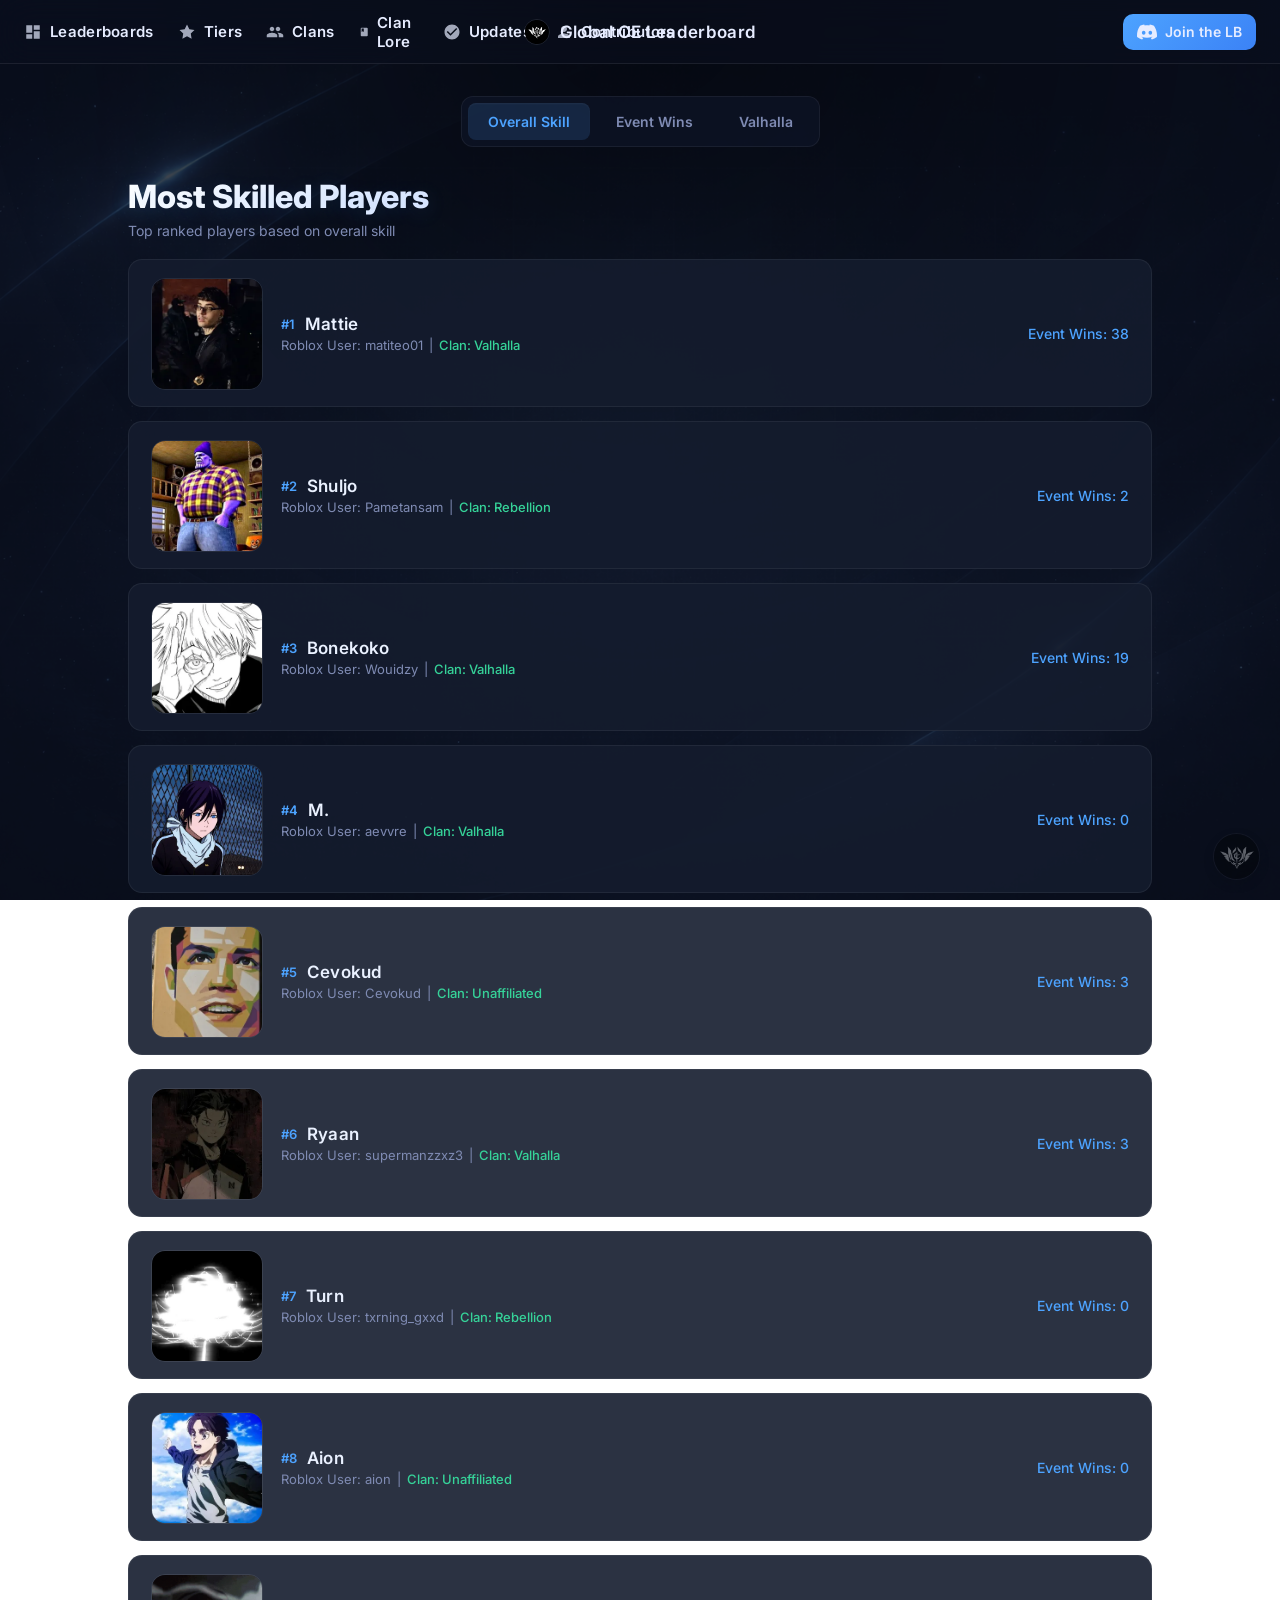
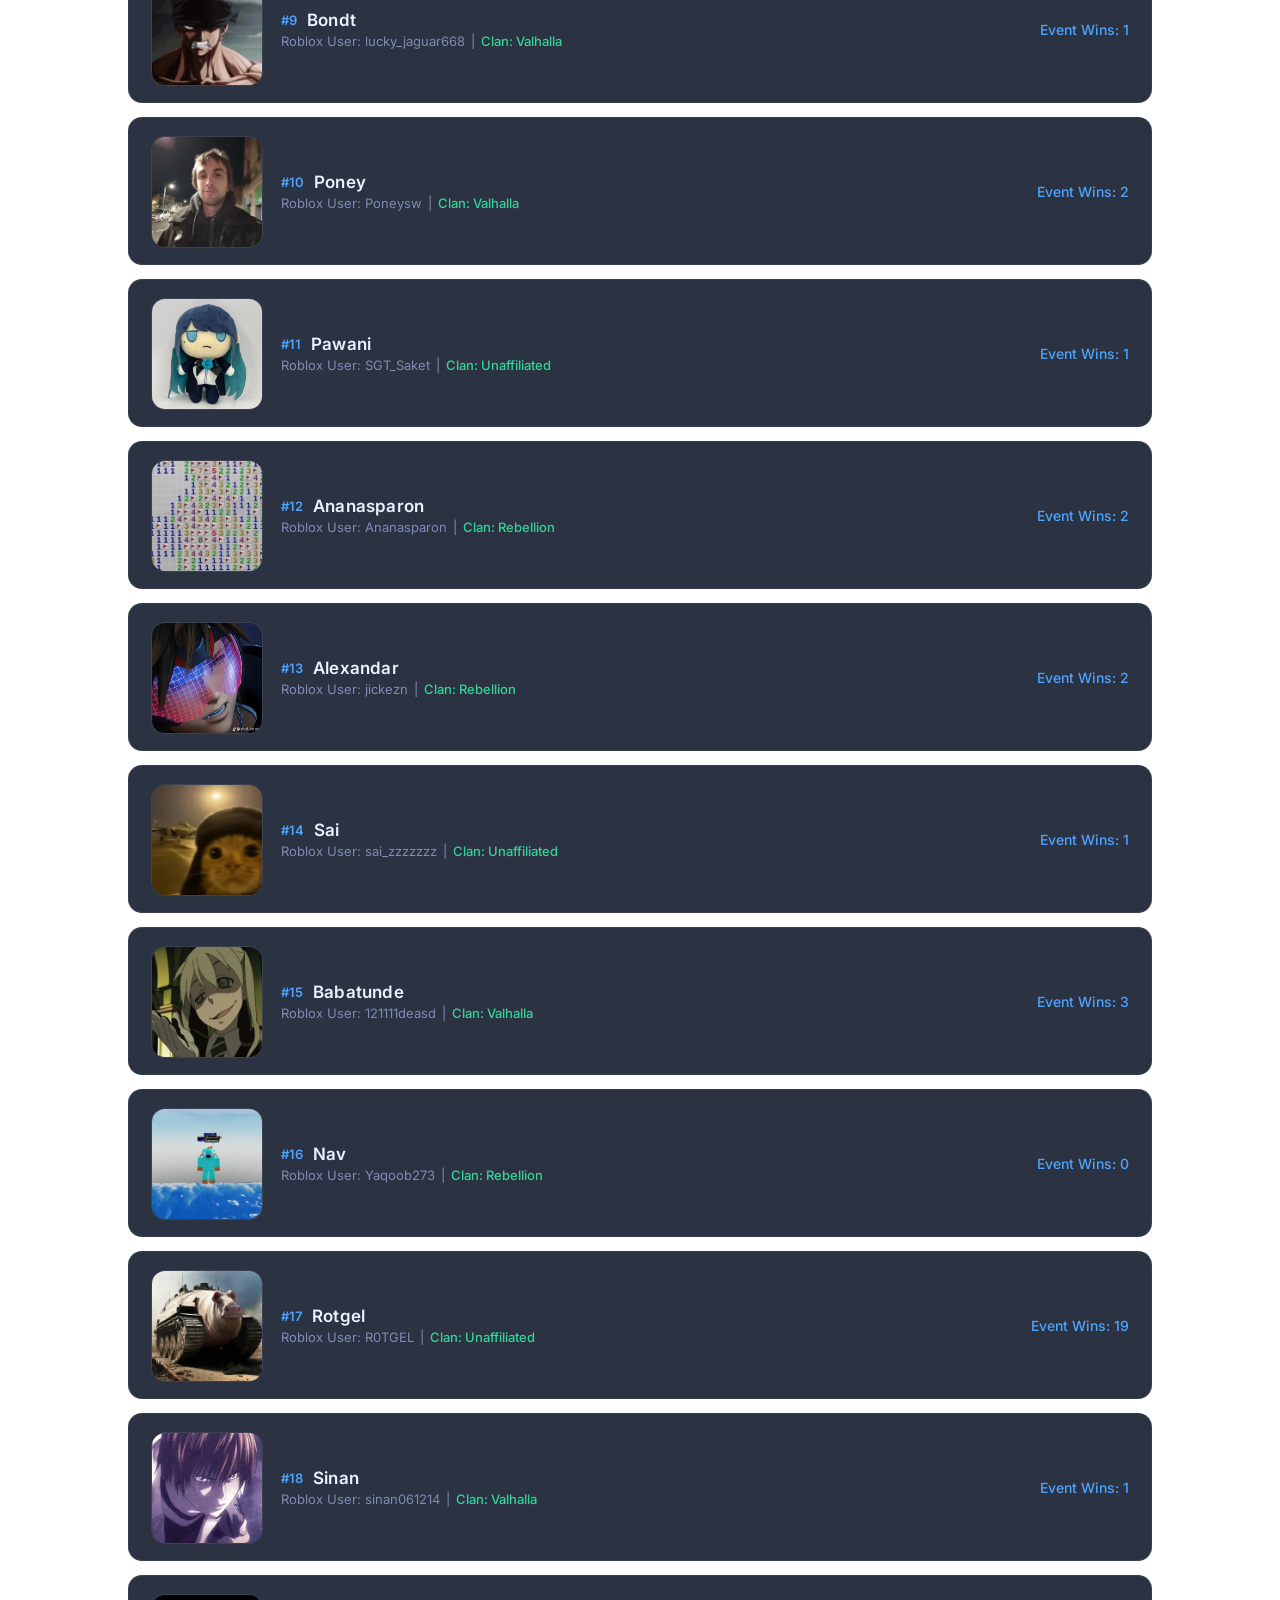
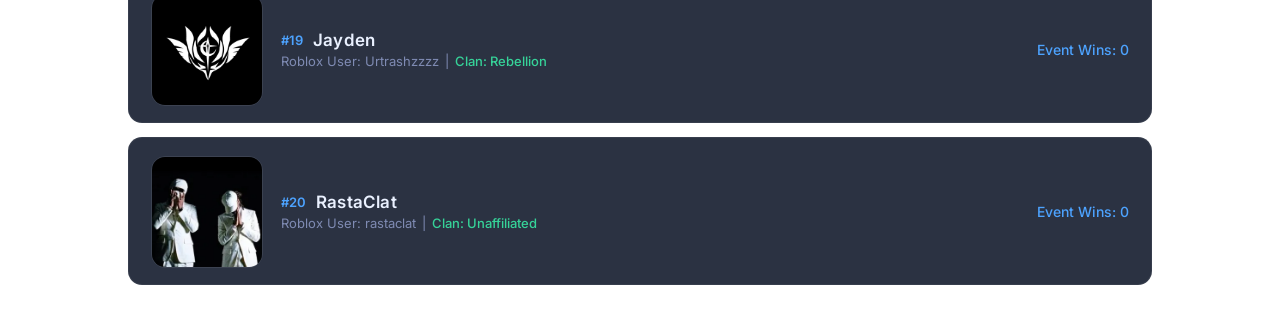
==== commit c6cd5a00: "Update index.html" ====
--- a/index.html
+++ b/index.html
@@ -146,7 +146,7 @@
           <img src="assets/images/vanguard.png" class="clan-pfp">
 
           <div class="clan-info">
-            <h2>Impact</h2>
+            <h2>Vanguard X</h2>
             <div class="clan-meta">70 Members</div>
             <div class="clan-meta">Est. Apr 2026</div>
           </div>
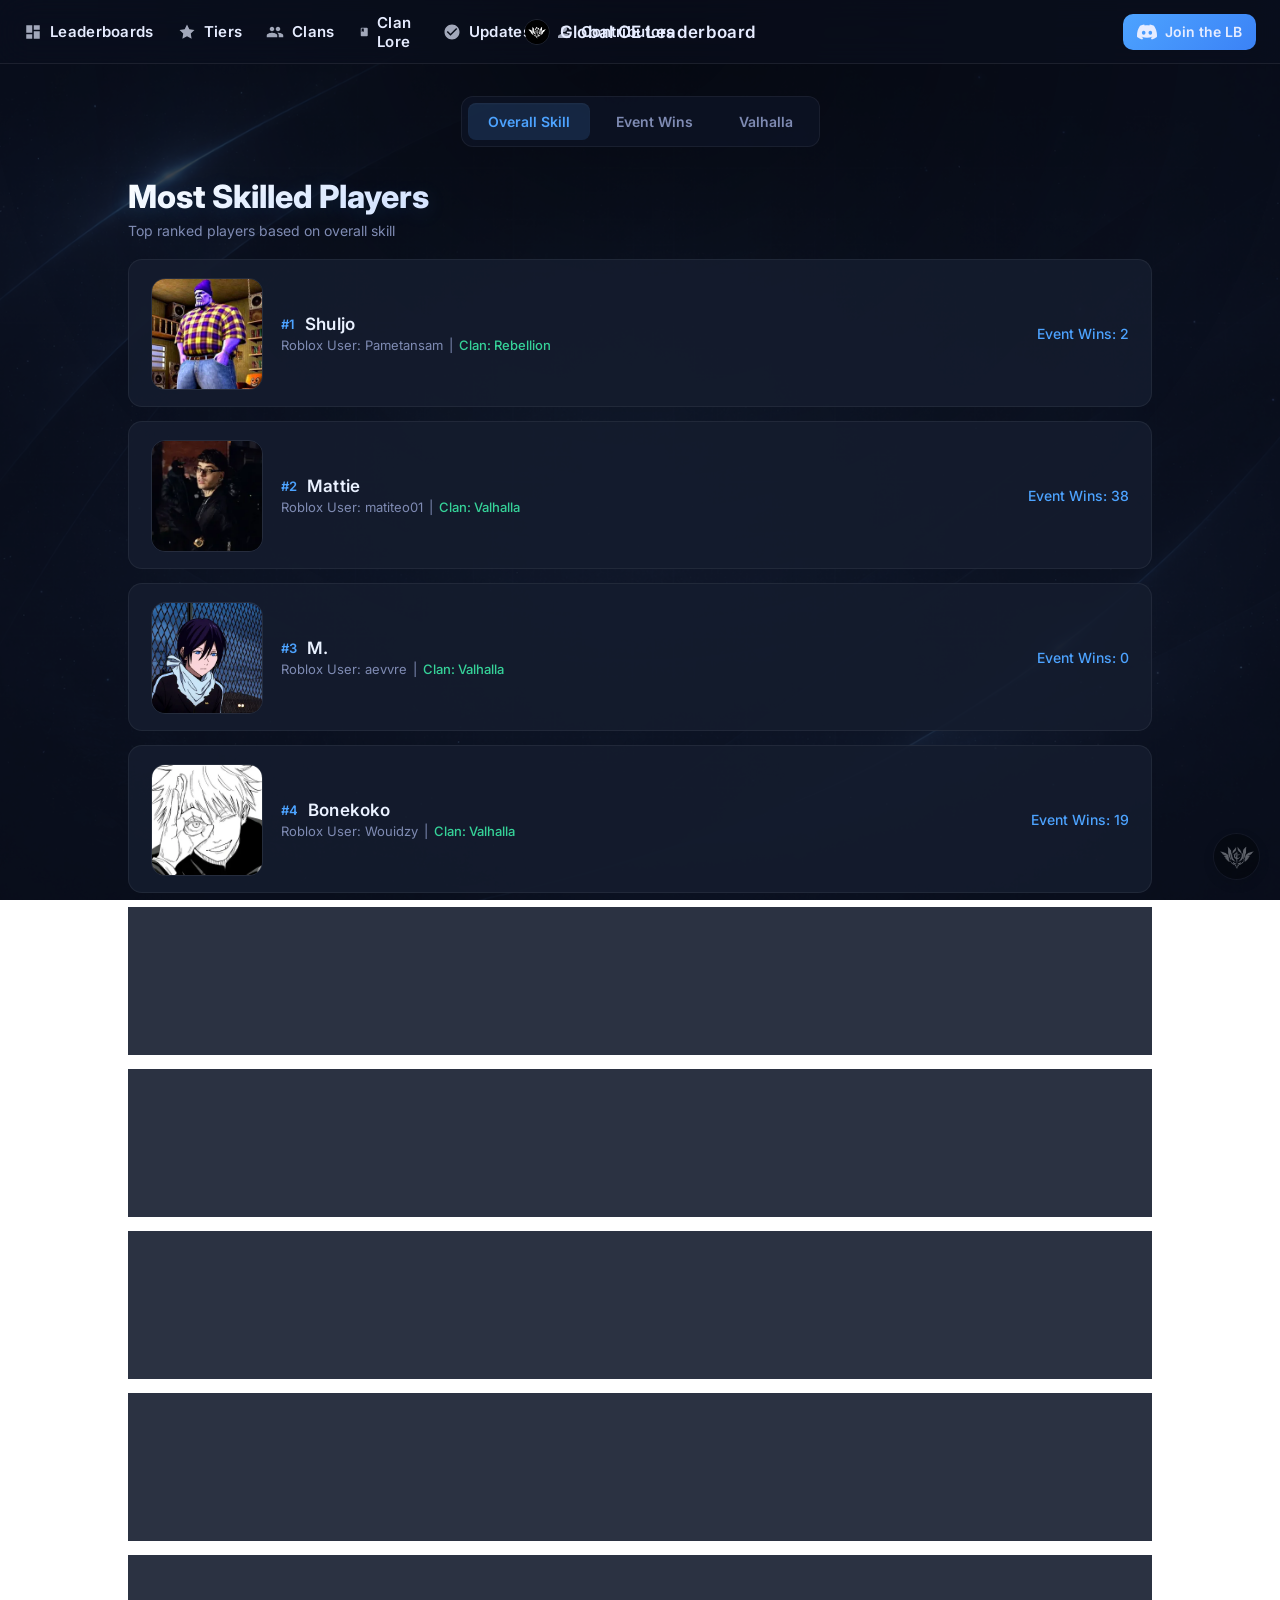
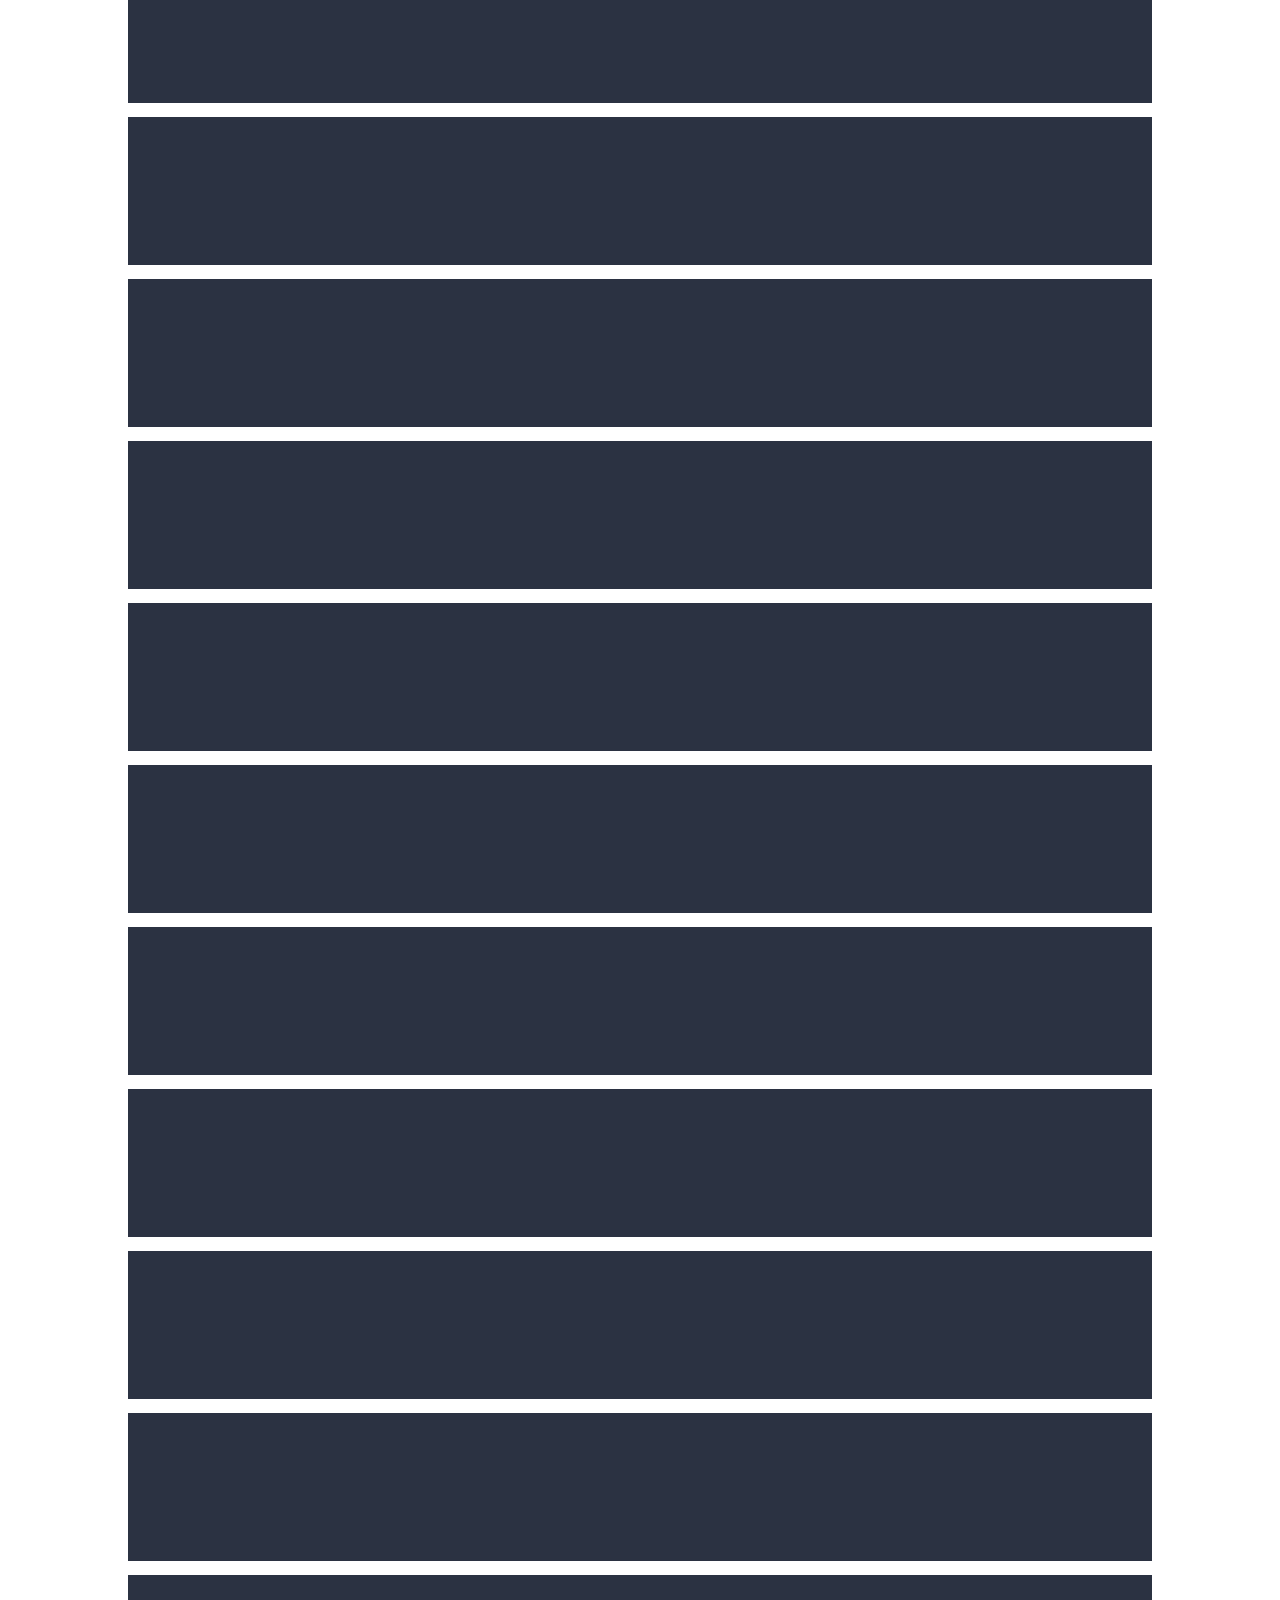
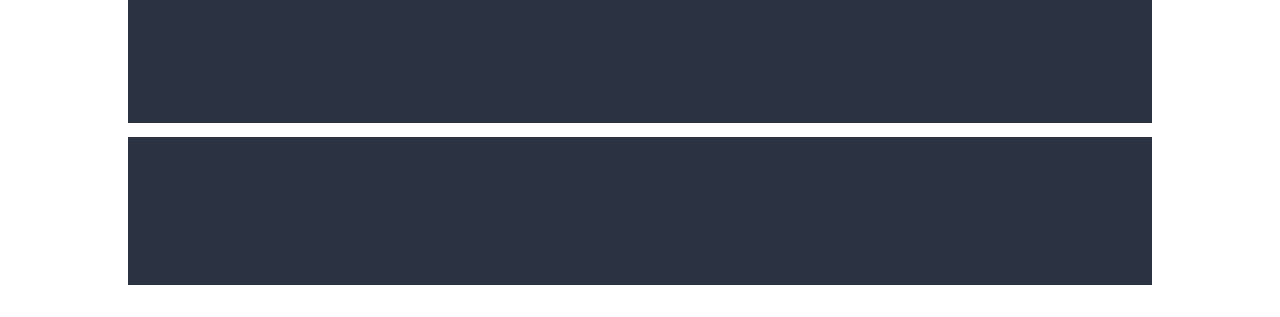
==== commit f9a62464: "Update index.html" ====
--- a/index.html
+++ b/index.html
@@ -171,7 +171,7 @@
           </div>
 
           <div class="clan-desc">
-            The the most dominant clan formed after Vanguard, Most popular clan with
+            The most dominant clan formed after Vanguard, Most popular clan with
             competitive play and elite players.
           </div>
 
@@ -843,7 +843,74 @@
       </div>
 
       <div class="updates-content">
+
+        <h3>LB Version 1.51 - 5/4/2026 - Hoody</h3>
+        <ul>
+          <li>Bone moved to LT1</li>
+          <li>Raze moved to LT2</li>
+          <li>ChangV added at HT3</li>
+          <li>Enel moved to LT3</li>
+          <li>S29 moved to HT4</li>
+          <li>Sai moved to HT3</li>
+          <li>Nexus moved to LT4</li>
+          <li>Real Flash added at LT3</li>
+          <li>Vini moved to HT4</li>
+          <li>Sinan moved to HT4</li>
+          <li>Imesium moved to HT4</li>
+          <li>Boris moved to LT4</li>
+          <li>Nav moved to LT4</li>
+          <li>Nebula moved to LT4</li>
+          <li>Prime Andrew added at HT5</li>
+
+          <li>Shuljo added at 1st (new top 1, all players moved down)</li>
+          <li>Mattie moved to 2nd</li>
+          <li>Mv moved to 3rd</li>
+          <li>Bonekoko moved to 4th</li>
+          <li>Ryaan moved to 5th</li>
+          <li>Cevokud moved to 6th</li>
+          <li>Sai moved to 10th</li>
+          <li>Pawani moved to 11th</li>
+          <li>Poney moved to 12th</li>
+          <li>Alexander moved to 13th</li>
+          <li>Ananasparon moved to 14th</li>
+          <li>ChangV added at 15th</li>
+          <li>Babatunde moved to 16th</li>
+          <li>Rotgel moved to 17th</li>
+          <li>Sinan moved to 18th</li>
+          <li>Infantrator added at 19th</li>
+          <li>Nav moved to 20th</li>
+
+          <li>Valhalla leaderboard fixed</li>
+          <li>Event wins system being worked on</li>
+          <li>General fixes and adjustments</li>
+        </ul>
         
+        <h3>LB Version 1.5 - 4/30/2026 - Hoody</h3>
+        <ul>
+          <li>Tiers implemented (HT1 &gt; LT1 &gt; HT2 &gt; LT2 &gt; etc. &gt; )</li>
+          <li>35 players implemented (60 total player goal)</li>
+          
+          <li>Website tweaks added</li>
+          <li>Leaderboards fixed</li>
+          <li>RoS removed from leaderboard</li>
+          
+          <li>M. added at 4th (all players moved down)</li>
+          <li>Jayden added at 19th</li>
+          <li>Alexander moved up</li>
+          <li>Ananas moved up</li>
+          <li>Turn moved up</li>
+          <li>Navalt moved up</li>
+          <li>Poney moved up</li>
+
+          <li>Babatunde moved down</li>
+          <li>Sai moved down</li>
+          <li>Pawani moved down</li>
+          <li>Rastaclat moved down</li>
+          <li>Rotgel moved down</li>
+
+          <li>Updates fixed</li>
+          <li>Contributors updated</li>
+        </ul>
         
         <h3>LB Version 1.42 - 4/25/2026 - Hoody</h3>
         <ul>
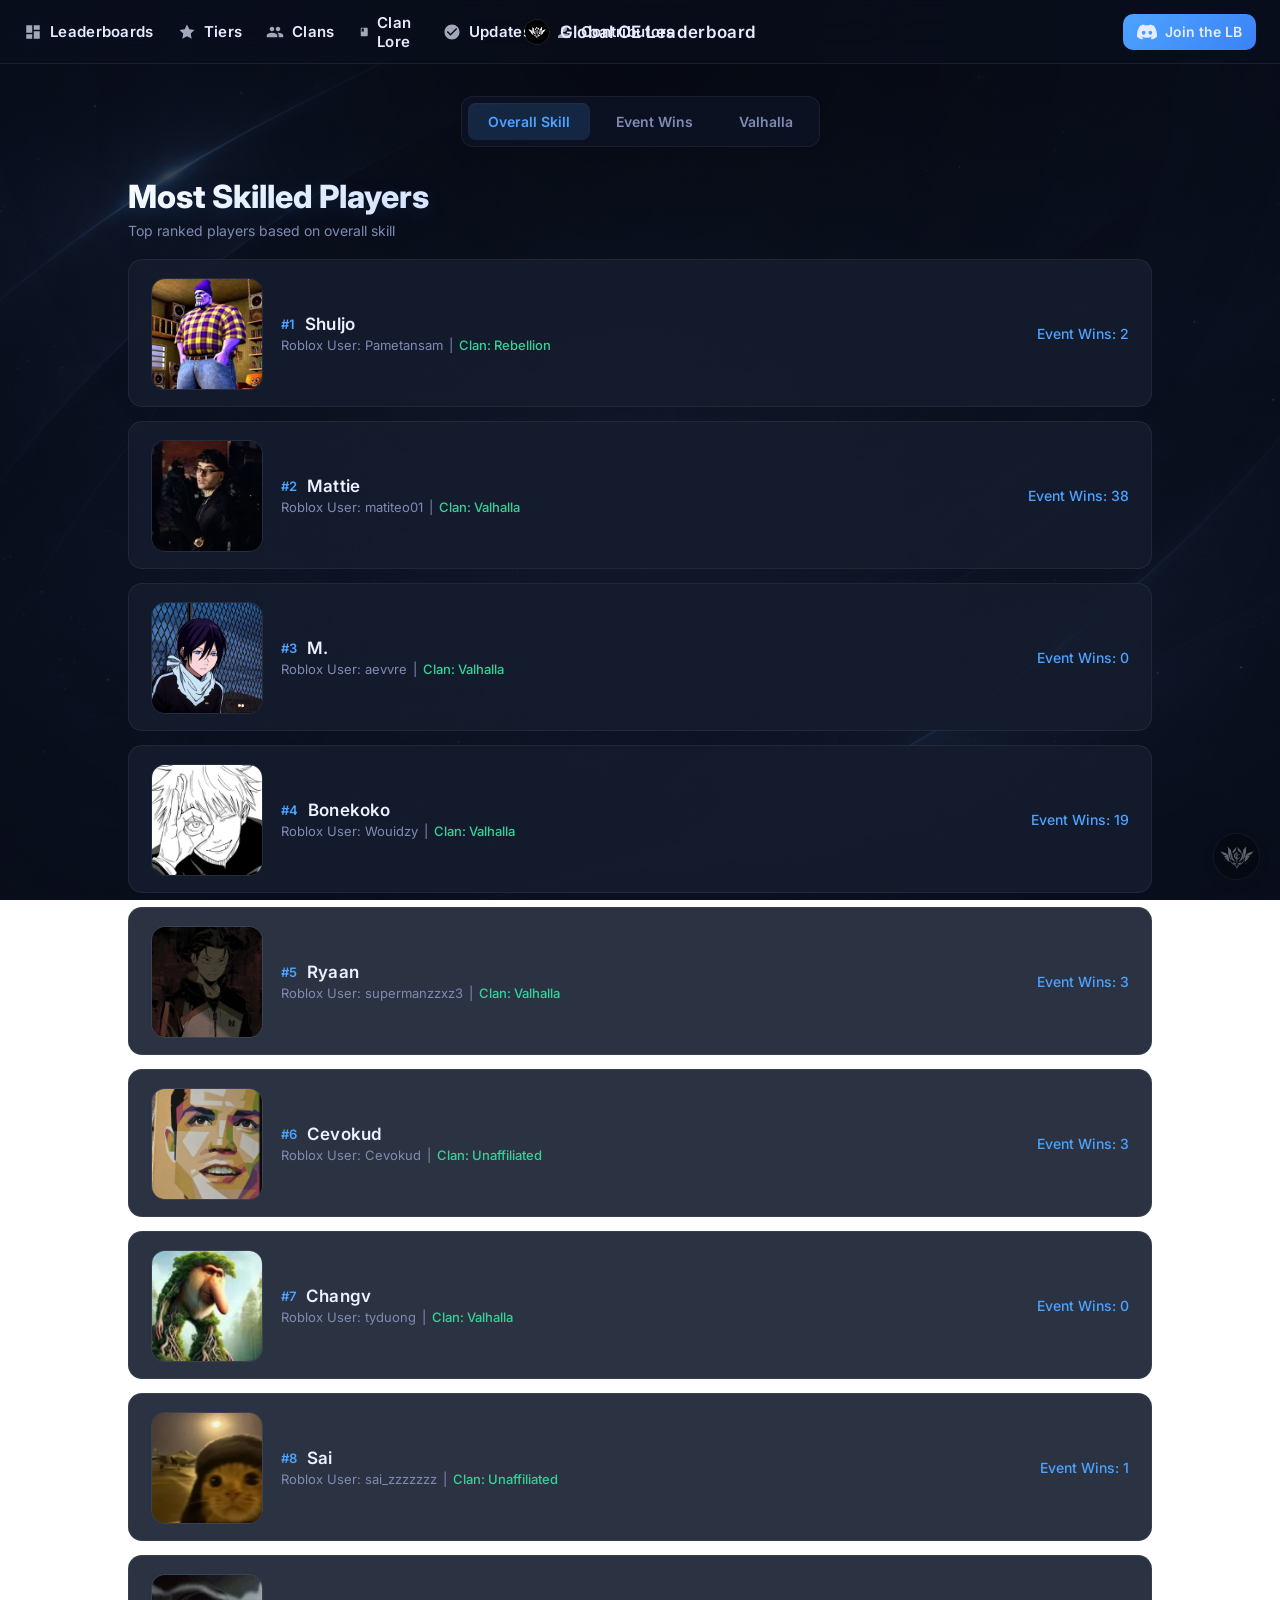
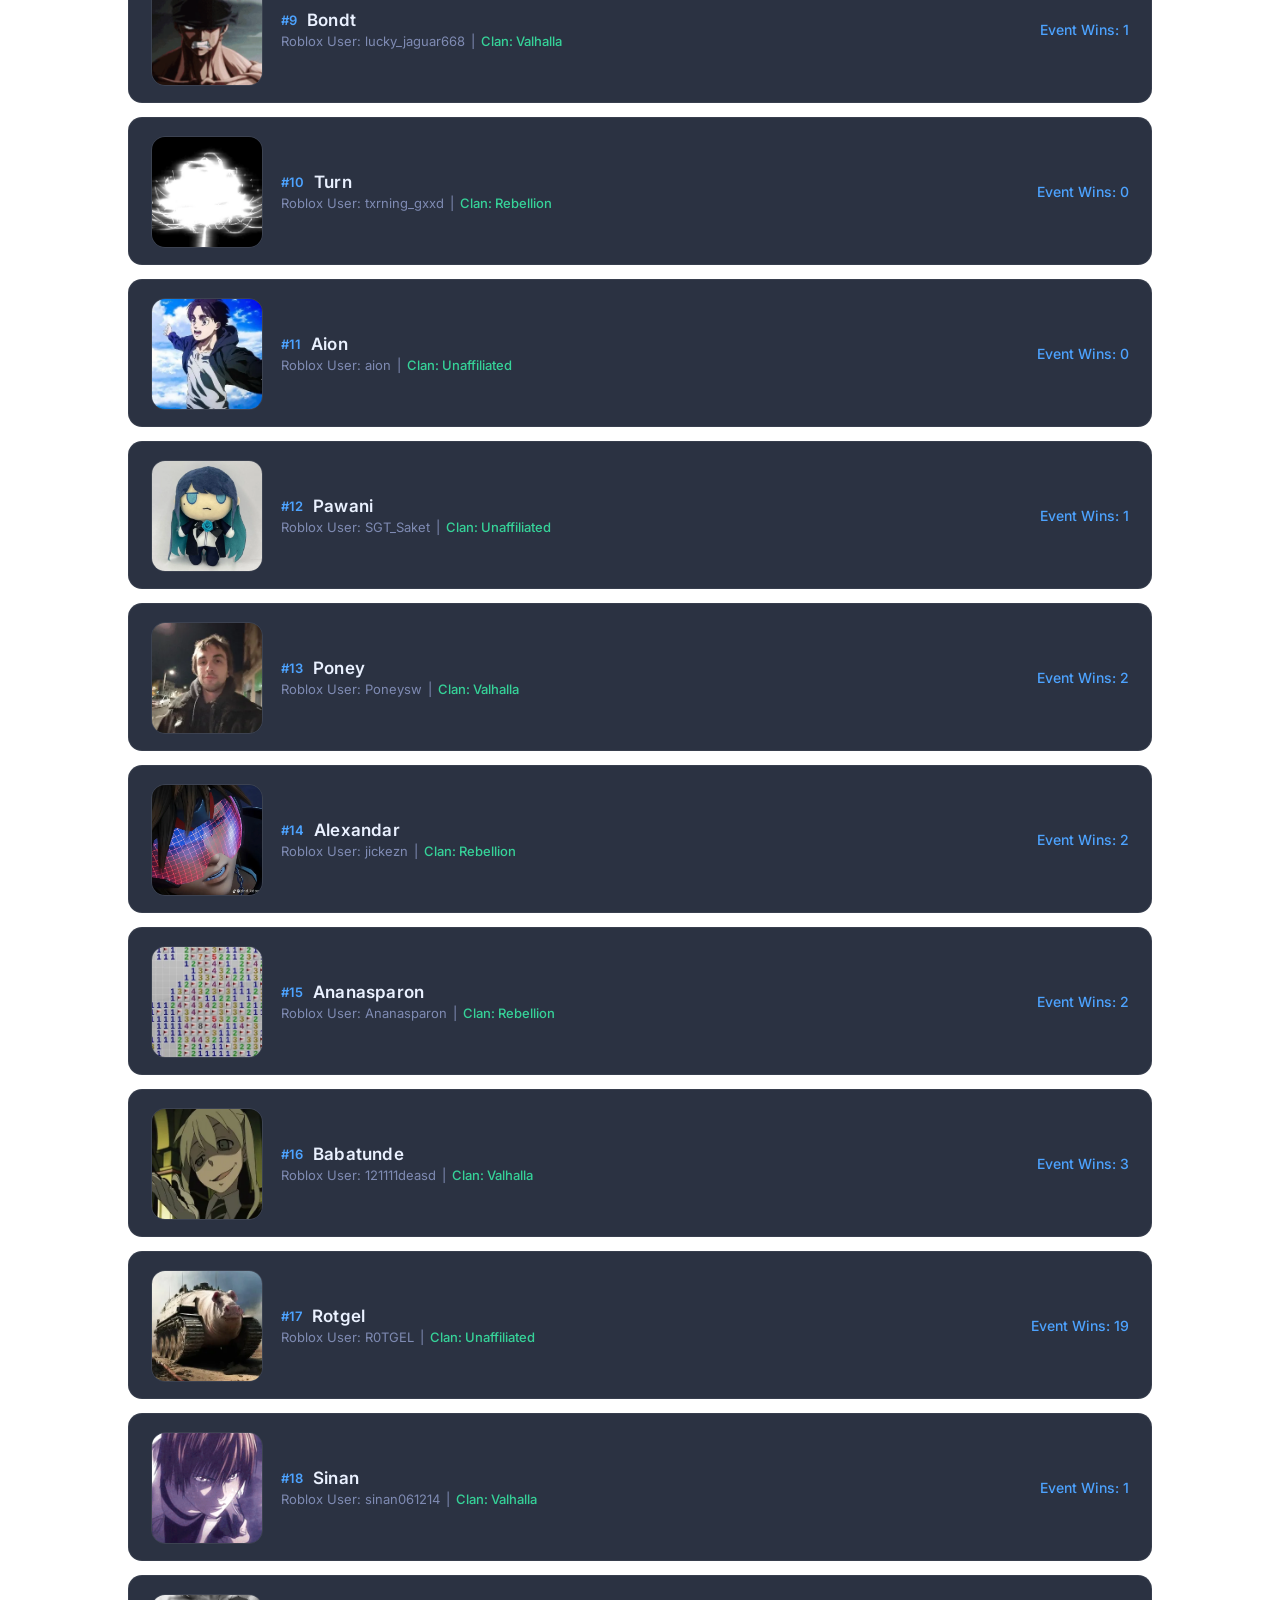
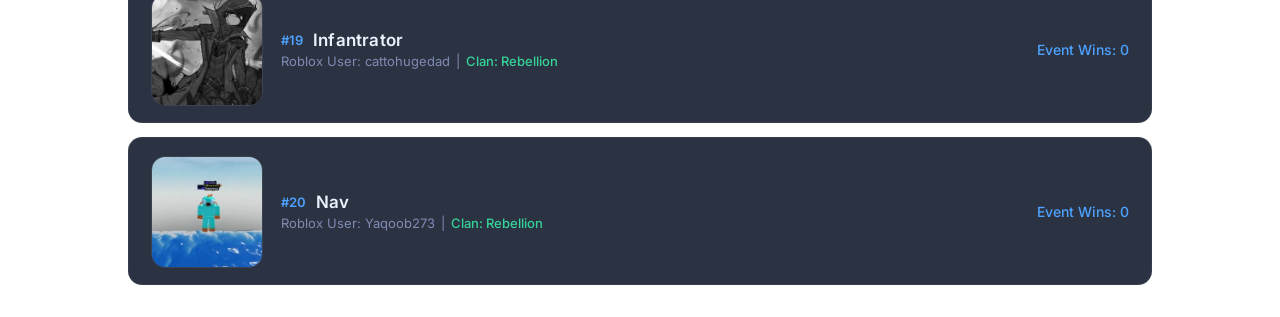
==== commit 6f85e024: "Update index.html" ====
--- a/index.html
+++ b/index.html
@@ -147,7 +147,7 @@
 
           <div class="clan-info">
             <h2>Vanguard X</h2>
-            <div class="clan-meta">70 Members</div>
+            <div class="clan-meta">80 Members</div>
             <div class="clan-meta">Est. Apr 2026</div>
           </div>
 
@@ -206,7 +206,7 @@
 
           <div class="clan-info">
             <h2>REBELLION</h2>
-            <div class="clan-meta">50 Members</div>
+            <div class="clan-meta">70 Members</div>
             <div class="clan-meta">Est. 2026</div>
           </div>
 
@@ -470,7 +470,7 @@
             <p>Helps maintain the Discord.</p>
           </div>
         </div>
-<!--
+
         <div class="contributor-card">
           <img class="contributor-avatar" src="assets/images/raze.jpg" alt="Raze">
           <div class="contributor-info">
@@ -479,7 +479,7 @@
             <p>Helps judge Leaderboard places and host games.</p>
           </div>
         </div>
-<!--
+
         <div class="contributor-card">
           <img class="contributor-avatar" src="assets/images/ryaan.jpg" alt="Ryaan">
           <div class="contributor-info">
@@ -488,7 +488,8 @@
             <p>Helps judge Leaderboard places and host games.</p>
           </div>
         </div>
--->
+
+
         <div class="contributor-card">
           <img class="contributor-avatar" src="assets/images/sebast.jpg" alt="Sebast">
           <div class="contributor-info">
@@ -497,7 +498,7 @@
             <p>Found all Roblox usernames of players on the leaderboard.</p>
           </div>
         </div>
-
+-->
       </div>
     </div>
   </div>
@@ -843,6 +844,19 @@
       </div>
 
       <div class="updates-content">
+
+         <h3>LB Version 1.52 - 5/9/2026 - Hoody</h3>
+        <ul>
+          <li></li>
+          <li>Changv > 7th</li>
+          <li>Sai > 8th</li>
+          <li>Bondt > 9th</li>
+          <li>Turn > 10th</li>
+          <li>Aion > 11th</li>
+
+          <li>SO MANY TIER CHANGES</li>
+          <li>More Discord Channels</li>
+        </ul>
 
         <h3>LB Version 1.51 - 5/4/2026 - Hoody</h3>
         <ul>
